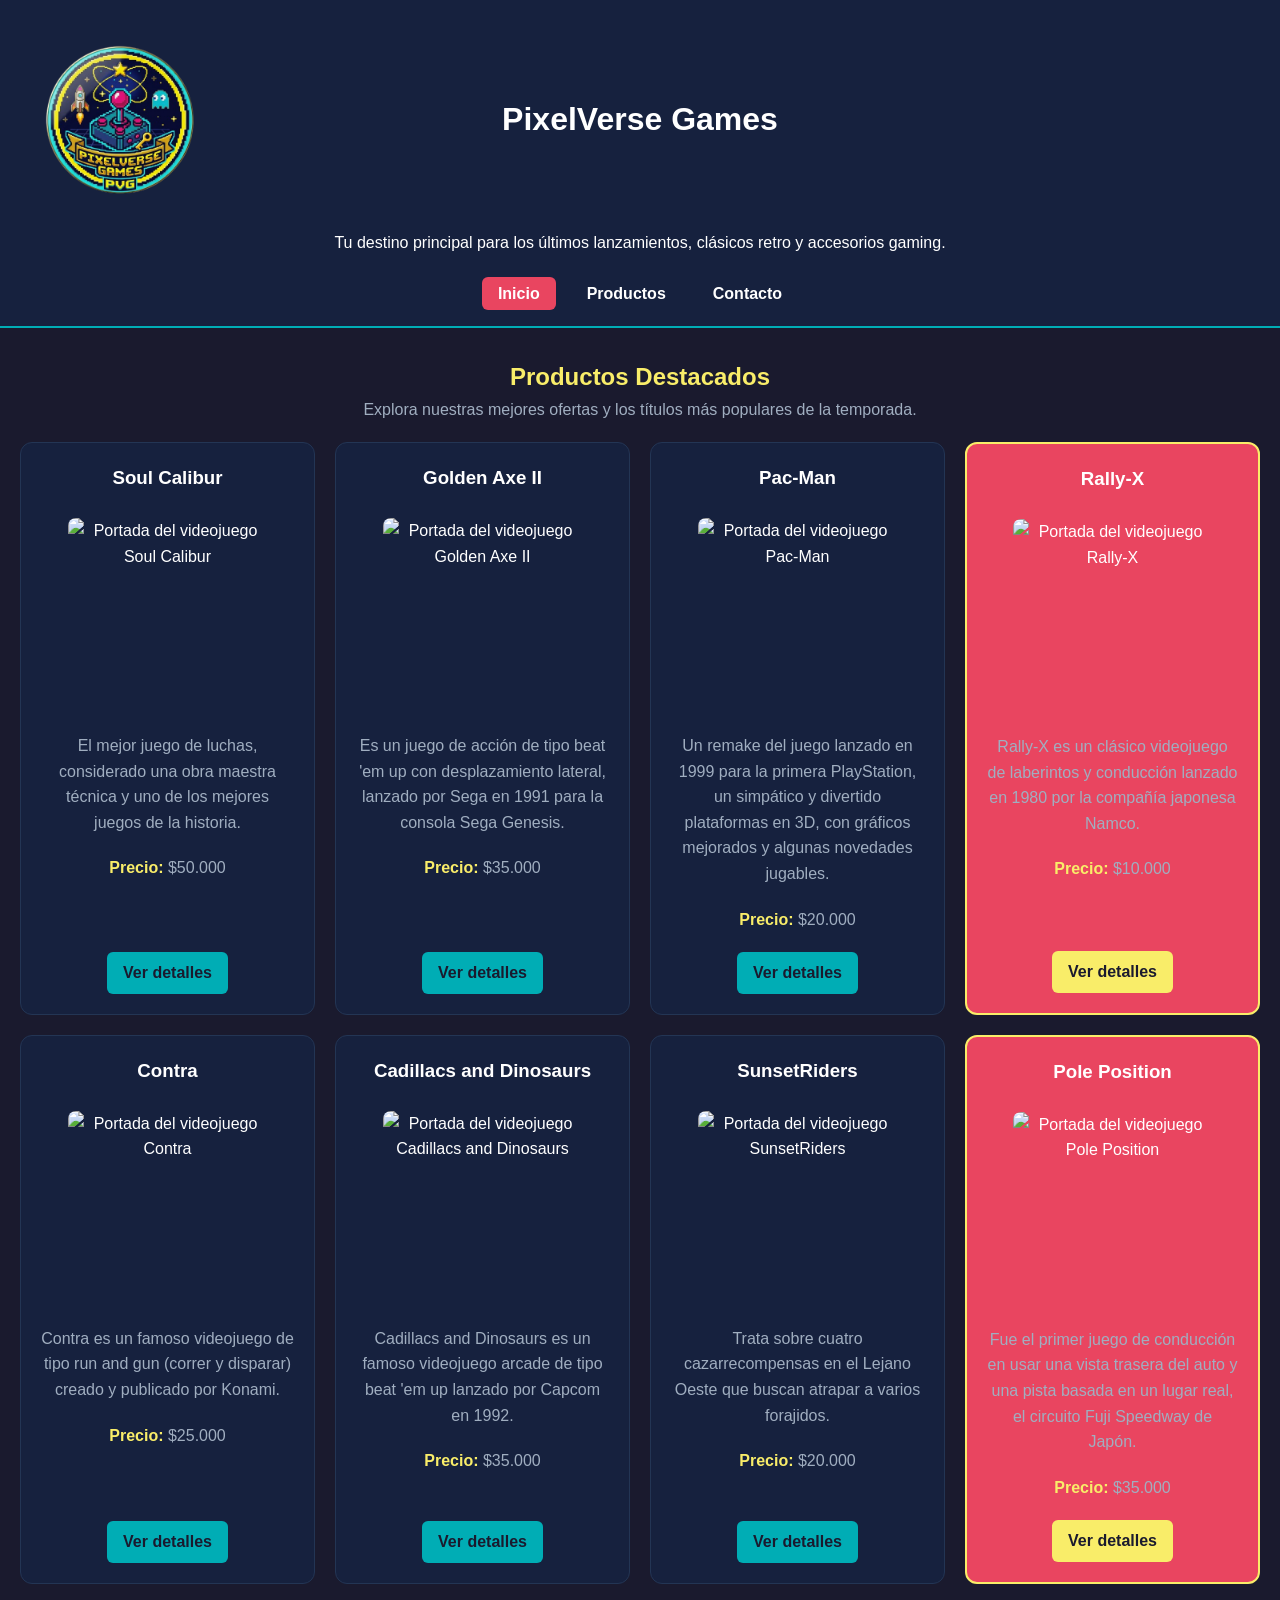
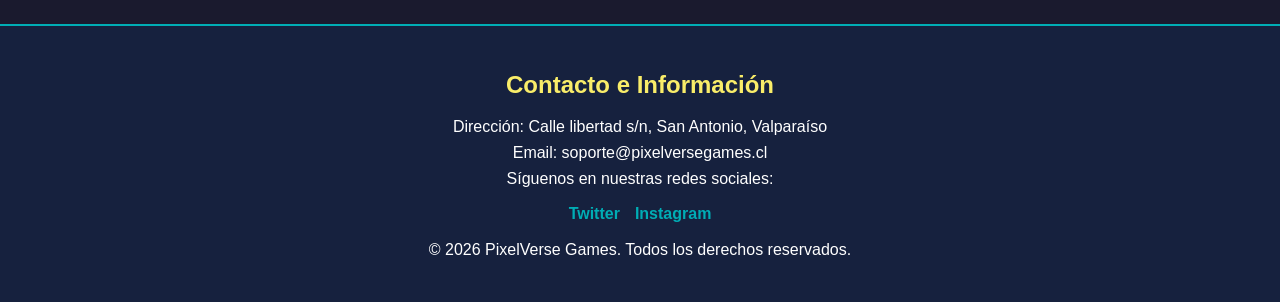
==== index.html @ 11fd41e5 "Entrega Semana 2 con css" ====
<!DOCTYPE html>
<!-- Define el tipo de documento como HTML5 -->
<html lang="es-CL">
<!-- Comienza el documento HTML y especifica el idioma como español -->
<head>
  <meta charset="UTF-8">
  <!-- Establece la codificación de caracteres a UTF-8 -->
  <meta name="viewport" content="width=device-width, initial-scale=1.0">
  <!-- Configura el viewport para que la página sea responsiva -->
  <title>PixelVerse Games - Tu Tienda de Videojuegos</title>
  <!-- Enlace a la hoja de estilos externa -->
  <link rel="stylesheet" href="css/style.css">   
</head>
<body>

  <!-- cabecera principal -->
  <header>
    <img src="images/logo.png" alt="Logotipo de PixelVerse Games" width="200">
    <h1>PixelVerse Games</h1>

    <p>Tu destino principal para los últimos lanzamientos, clásicos retro y accesorios gaming.</p>

    <!-- seccion de menu de navegacion -->
    <nav class="menu-navegacion">
      <ul class="menu-lista">
        <li><a href="#inicio" class="menu-enlace activo">Inicio</a></li>
        <li><a href="#productos" class="menu-enlace">Productos</a></li>
        <li><a href="#contacto" class="menu-enlace">Contacto</a></li>
      </ul>
    </nav>
  </header>

  <!-- Contenido principal -->
  <main>
    <!-- id productos -->
    <section id="productos">
      <h2>Productos Destacados</h2>
      <p>Explora nuestras mejores ofertas y los títulos más populares de la temporada.</p>
      <div>
           <!-- lista de juegos en tarjetas -->
        <ul>
          <li>
            <article class="tarjeta">
              <h3 class="tarjeta-titulo">Soul Calibur</h3>
              <img src="https://coverproject.sfo2.cdn.digitaloceanspaces.com/dreamcast/dc_soulcalibur_front_thumb.jpg" alt="Portada del videojuego Soul Calibur" class="tarjeta-imagen">
              <p class="tarjeta-descripcion">El mejor juego de luchas, considerado una obra maestra técnica y uno de los mejores juegos de la historia.</p>
              <p class="tarjeta-precio"><strong>Precio:</strong> $50.000</p>
              <a href="#comprar" class="btn-detalles">Ver detalles</a>
            </article>
          </li>
          <li>
            <article class="tarjeta">
              <h3 class="tarjeta-titulo">Golden Axe II</h3>
              <img src="https://coverproject.sfo2.cdn.digitaloceanspaces.com/genesis/genesis_goldenaxe2_label_thumb.jpg" alt="Portada del videojuego Golden Axe II" class="tarjeta-imagen">
              <p class="tarjeta-descripcion">Es un juego de acción de tipo beat 'em up con desplazamiento lateral, lanzado por Sega en 1991 para la consola Sega Genesis.</p>
              <p class="tarjeta-precio"><strong>Precio:</strong> $35.000</p>
              <a href="#comprar" class="btn-detalles">Ver detalles</a>
            </article>
          </li>
          <li>
            <article class="tarjeta">
              <h3 class="tarjeta-titulo">Pac-Man</h3>
              <img src="https://media.vandal.net/m/121770/pacman-world-repac-20228271141525_1.jpg" alt="Portada del videojuego Pac-Man" class="tarjeta-imagen">
              <p class="tarjeta-descripcion">Un remake del juego lanzado en 1999 para la primera PlayStation, un simpático y divertido plataformas en 3D, con gráficos mejorados y algunas novedades jugables.</p>
              <p class="tarjeta-precio"><strong>Precio:</strong> $20.000</p>
              <a href="#comprar" class="btn-detalles">Ver detalles</a>
            </article>
          </li>
          <li>
            <article class="tarjeta">
              <h3 class="tarjeta-titulo">Rally-X</h3>
              <img src="https://static.wikia.nocookie.net/gamia_gamepedia_en/images/b/b8/Rallyx2.png" alt="Portada del videojuego Rally-X" class="tarjeta-imagen">
              <p class="tarjeta-descripcion">Rally-X es un clásico videojuego de laberintos y conducción lanzado en 1980 por la compañía japonesa Namco.</p>
              <p class="tarjeta-precio"><strong>Precio:</strong> $10.000</p>
              <a href="#comprar" class="btn-detalles">Ver detalles</a>
            </article>
          </li>
          <li>
            <article class="tarjeta">
              <h3 class="tarjeta-titulo">Contra</h3>
              <img src="https://static.wikia.nocookie.net/contra/images/2/25/Contra_%28US%29.png/revision/latest?cb=20170112013238&amp;path-prefix=es" alt="Portada del videojuego Contra" class="tarjeta-imagen">
              <p class="tarjeta-descripcion">Contra es un famoso videojuego de tipo run and gun (correr y disparar) creado y publicado por Konami.</p>
              <p class="tarjeta-precio"><strong>Precio:</strong> $25.000</p>
              <a href="#comprar" class="btn-detalles">Ver detalles</a>
            </article>
          </li>
          <li>
            <article class="tarjeta">
              <h3 class="tarjeta-titulo">Cadillacs and Dinosaurs</h3>
              <img src="https://i.pinimg.com/736x/4e/d2/13/4ed213d617eea5859ba7112db4970f23.jpg" alt="Portada del videojuego Cadillacs and Dinosaurs" class="tarjeta-imagen">
              <p class="tarjeta-descripcion">Cadillacs and Dinosaurs es un famoso videojuego arcade de tipo beat 'em up lanzado por Capcom en 1992.</p>
              <p class="tarjeta-precio"><strong>Precio:</strong> $35.000</p>
              <a href="#comprar" class="btn-detalles">Ver detalles</a>
            </article>
          </li>
          <li>
            <article class="tarjeta">
              <h3 class="tarjeta-titulo">SunsetRiders</h3>
              <img src="https://www.grislet.com.ar/wp-content/uploads/2019/09/SunsetRidersPortada.jpg" alt="Portada del videojuego SunsetRiders" class="tarjeta-imagen">
              <p class="tarjeta-descripcion">Trata sobre cuatro cazarrecompensas en el Lejano Oeste que buscan atrapar a varios forajidos.</p>
              <p class="tarjeta-precio"><strong>Precio:</strong> $20.000</p>
              <a href="#comprar" class="btn-detalles">Ver detalles</a>
            </article>
          </li>
          <li>
            <article class="tarjeta">
              <h3 class="tarjeta-titulo">Pole Position</h3>
              <img src="https://www.arcadearchives.com/wp/wp-content/uploads/2024/12/aca-n483jcie-ss01.png" alt="Portada del videojuego Pole Position" class="tarjeta-imagen">
              <p class="tarjeta-descripcion">Fue el primer juego de conducción en usar una vista trasera del auto y una pista basada en un lugar real, el circuito Fuji Speedway de Japón.</p>
              <p class="tarjeta-precio"><strong>Precio:</strong> $35.000</p>
              <a href="#comprar" class="btn-detalles">Ver detalles</a>
            </article>
          </li>
        </ul>
      </div>
    </section>
  </main>

  <!-- pie de pagina -->
  <footer class="pie-pagina">
    <div class="footer-contenido">
      <!-- id #contacto -->
      <section id="contacto" class="seccion-contacto">
        <h2 class="titulo-footer">Contacto e Información</h2>
        <p>Dirección: Calle libertad s/n, San Antonio, Valparaíso</p>
        <p>Email: soporte@pixelversegames.cl</p>
        <nav class="redes-sociales">
          <p>Síguenos en nuestras redes sociales:</p>
          <ul class="redes-lista">
            <li><a href="https://twitter.com" target="_blank" rel="noopener" class="red-enlace">Twitter</a></li>
            <li><a href="https://instagram.com" target="_blank" rel="noopener" class="red-enlace">Instagram</a></li>
          </ul>
        </nav>
        <p class="copyright">&copy; 2026 PixelVerse Games. Todos los derechos reservados.</p>
      </section>
    </div>
  </footer>

</body>
</html>
---- css/style.css ----
/* 1. PALETA DE COLORES SACADOS DE https://www.media.io/es/color-palette/gaming-color-palette.html EJEMPLO 15*/
:root {
  --bg-principal:   #1A1A2E;  /* fondo oscuro general */
  --bg-tarjeta:     #16213E;  /* fondo para contenedores (header, tarjetas, footer) */
  --acento-rojo:    #E94560;  /* rojo para destacar */
  --acento-cian:    #00ADB5;  /* cian para links y botones */
  --texto-amarillo: #F9ED69;  /* amarillo para titulos y precios */
  --texto-blanco:   #FFFFFF;  /* blanco para lectura */
}

/* 2. RESET GLOBAL */
* {
  box-sizing: border-box;
  margin: 0;
  padding: 0;
}

body {
  background-color: var(--bg-principal);
  color: var(--texto-blanco);
  font-family: 'Segoe UI', sans-serif;
  font-size: 16px;
  line-height: 1.6;
  max-width: 1280px; 
  margin: 0 auto;
}

/* 3. HEADER */
header {
  background-color: var(--bg-tarjeta);
  border-bottom: 2px solid var(--acento-cian);
  padding: 20px;
  display: grid;
  grid-template-columns: 1fr 1fr 1fr; 
  align-items: center; 
}
/* SEPARACION DEL HEADER EN 3 COLUMNAS */
/* el logo ocupa la columna izquierda */
header img {
  grid-column: 1;
  justify-self: start; 
}

/* el titulo ocupa la columna del centro */
header h1 {
  grid-column: 2;
  text-align: center;
  color: var(--texto-blanco);
}

/* la tercera columna queda vacia */
/* el subtitulo y el menu see expanden a traves de las 3 columnas */
header p, 
header nav {
  grid-column: 1 / -1; 
  text-align: center;
  margin-top: 10px;
}
/* cambia la orientacion de la lista de forma horizontal */
.menu-lista {
  list-style: none;         
  display: flex;            
  justify-content: center;  
  gap: 15px;                
  margin-top: 15px;
}
/* formateado de los links */
.menu-enlace {
  text-decoration: none;             /* elimina el subrayado de los links */
  color: var(--texto-blanco);        /* color de texto */
  font-weight: bold;                 /* texto en negrita */
  padding: 8px 16px;                 /* Le da relleno interior en forma de boton */
  border-radius: 6px;                /* redondea las esquinas del boton */
  transition: background-color 0.3s; /* efecto de transicion */
}
/* efecto al pasar el puntero resalta en cian y cambia el color del texto */
.menu-enlace:hover {
  background-color: var(--acento-cian);
  color: var(--bg-principal);
}
/* boton activo de color rojo */
.menu-enlace.activo {
  background-color: var(--acento-rojo);
  color: var(--texto-blanco);
}

/* 4. PRODUCTOS */
/* selector por id #productos */
/* titulo de la seccion en color amarillo y centrado */
#productos h2 {
  color: var(--texto-amarillo);
  text-align: center;
  margin-top: 30px;
}

/* el texto de los parrafos de la descripcion son de color gris */
#productos p {
  text-align: center;
  color: #a0aec0;
  margin-bottom: 20px;
}

/* grilla responsiva para los productos, organiza las tarjetas en columnas */
main section div ul {
  list-style: none;
  display: grid;
  grid-template-columns: repeat(auto-fit, minmax(250px, 1fr));
  gap: 20px;
  padding: 0 20px;
}

/* 5. TARJETAS */
/* estructura de las tarjetas */
.tarjeta {
  background-color: var(--bg-tarjeta);
  border-radius: 12px;       
  padding: 20px;
  text-align: center;
  border: 1px solid #233554;
  display: flex;
  flex-direction: column;
  align-items: center;
  height: 100%;
}

/* estandariza el tamaño de las imagenes de los juegos sin distorcionarlas*/
.tarjeta-imagen {
  width: 200px;              
  height: 200px;             
  object-fit: cover;         
  object-position: center;  
  border-radius: 8px;        
  margin: 15px 0;
}

/* titulo de la tarjeta en color blanco */
.tarjeta-titulo {
  color: var(--texto-blanco);
  margin-bottom: 10px;
}

/* color del texto precio */
.tarjeta-precio strong {
  color: var(--texto-amarillo);
}

/* boton ver detalles al pie de la tarjeta con color cian */
.btn-detalles {
  display: inline-block;
  margin-top: auto;          
  background-color: var(--acento-cian);
  color: var(--bg-principal);
  padding: 8px 16px;
  border-radius: 6px;
  text-decoration: none;
  font-weight: bold;
}

/* selecciona cada 4 tarjetas y le da un diseño diferente */
main section div ul > li:nth-child(4n) .tarjeta {
  background-color: var(--acento-rojo);
  border: 2px solid var(--texto-amarillo);
}

/* cambia el formato del boton para resaltar en el formato especial de la tarjeta diferente */
main section div ul > li:nth-child(4n) .btn-detalles {
  background-color: var(--texto-amarillo);
  color: var(--bg-principal);
}

/* 6. FOOTER Y CONTACTO */
/* selector por id #contacto */
#contacto {
  padding: 10px;
}

/* estilo contenedor del footer con borde superior cian */
.pie-pagina {
  background-color: var(--bg-tarjeta);
  border-top: 2px solid var(--acento-cian);
  margin-top: 40px;
  padding: 30px 20px;
  text-align: center;
}

/* formato del titulo de la seccion del footer */
.titulo-footer {
  color: var(--texto-amarillo);
  margin-bottom: 10px;
}

/* lista horizontal de las redes sociales */
.redes-lista {
  list-style: none;
  display: flex;
  justify-content: center;
  gap: 15px;
  margin: 10px 0;
}

/* estilos para los enlaces de las redes sociales*/
.red-enlace {
  color: var(--acento-cian);
  text-decoration: none;
  font-weight: bold;
}
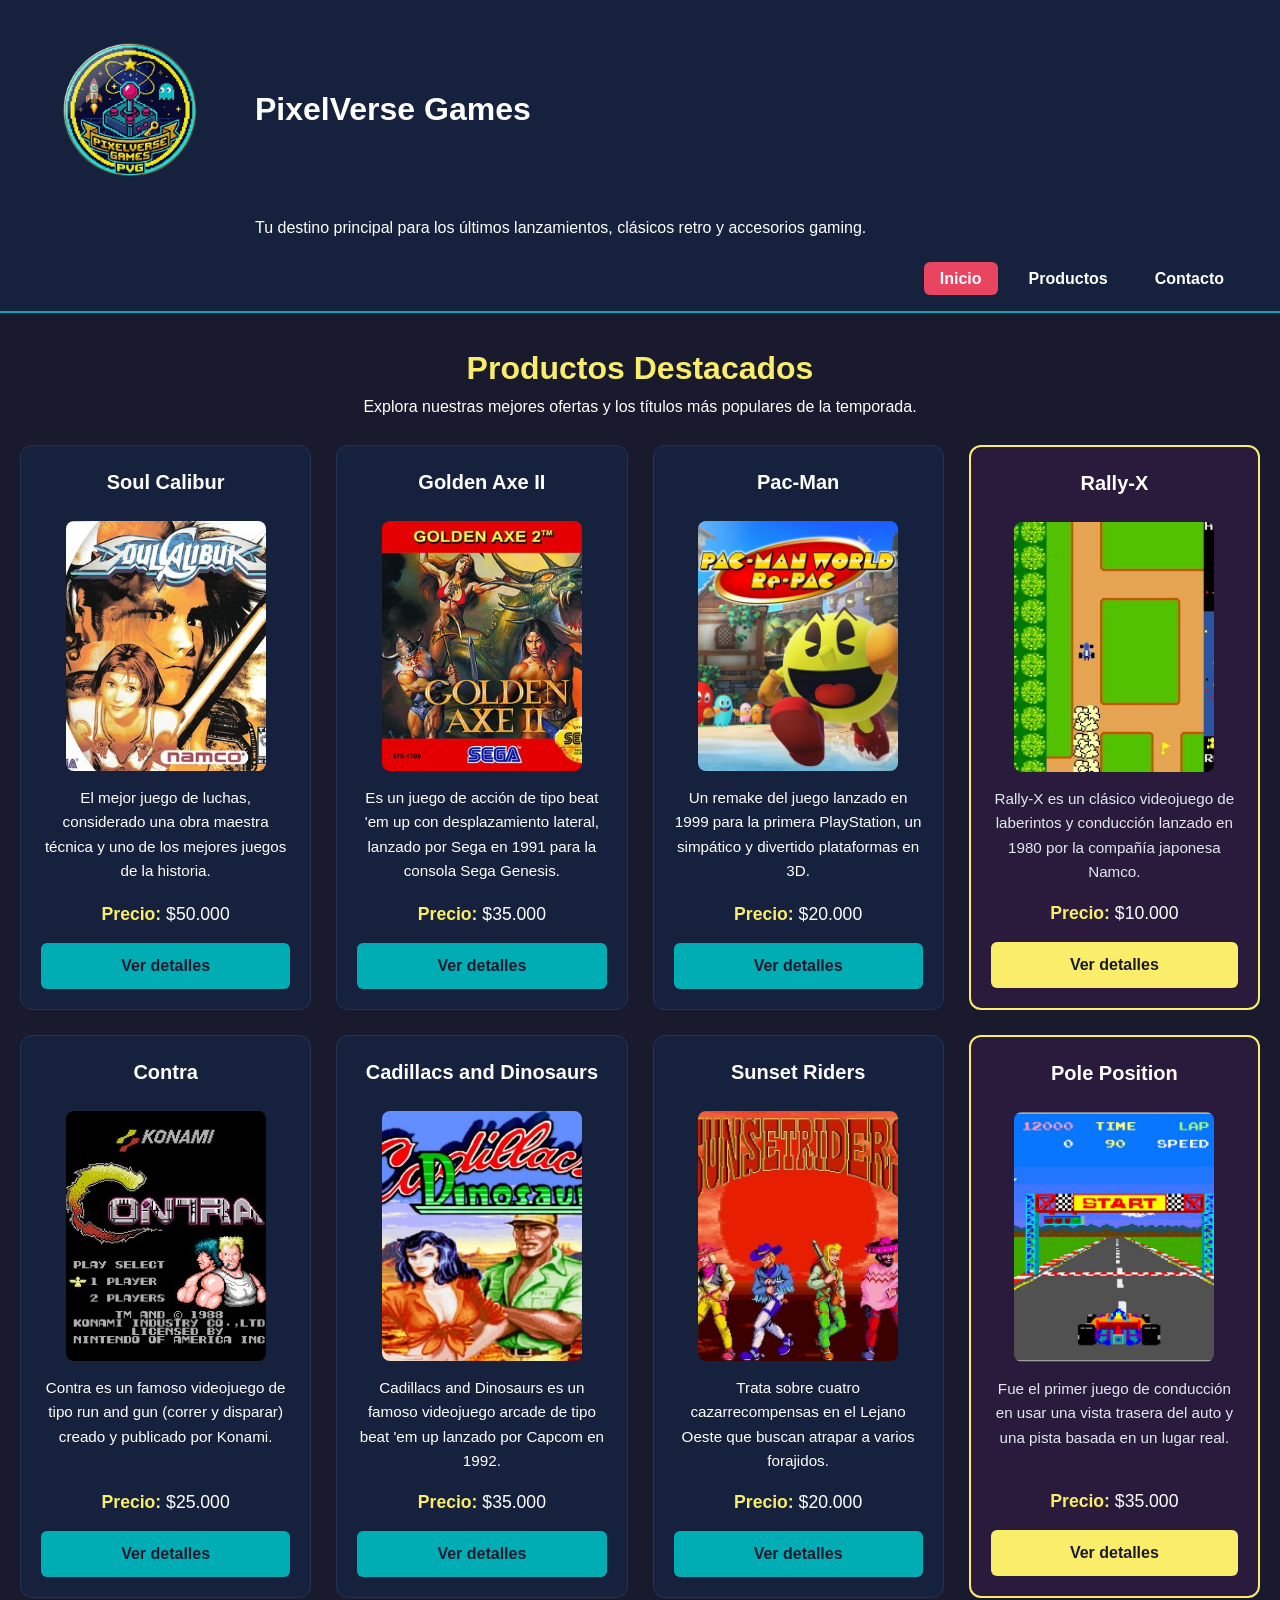
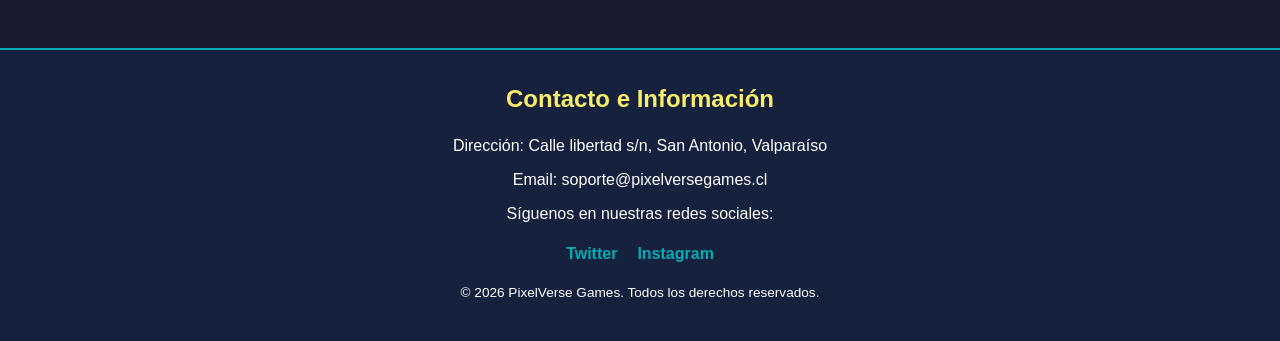
==== commit 7190d08a: "Entrega Sumativa Semana 3 - Construyendo mi primer sitio web bsico" ====
--- a/index.html
+++ b/index.html
@@ -1,26 +1,18 @@
 <!DOCTYPE html>
-<!-- Define el tipo de documento como HTML5 -->
 <html lang="es-CL">
-<!-- Comienza el documento HTML y especifica el idioma como español -->
 <head>
   <meta charset="UTF-8">
-  <!-- Establece la codificación de caracteres a UTF-8 -->
   <meta name="viewport" content="width=device-width, initial-scale=1.0">
-  <!-- Configura el viewport para que la página sea responsiva -->
   <title>PixelVerse Games - Tu Tienda de Videojuegos</title>
-  <!-- Enlace a la hoja de estilos externa -->
   <link rel="stylesheet" href="css/style.css">   
 </head>
 <body>
 
-  <!-- cabecera principal -->
-  <header>
-    <img src="images/logo.png" alt="Logotipo de PixelVerse Games" width="200">
+  <header id="inicio">
+    <img src="images/logo.png" alt="Logotipo de PixelVerse Games" class="logo">
     <h1>PixelVerse Games</h1>
+    <p class="header-subtitulo">Tu destino principal para los últimos lanzamientos, clásicos retro y accesorios gaming.</p>
 
-    <p>Tu destino principal para los últimos lanzamientos, clásicos retro y accesorios gaming.</p>
-
-    <!-- seccion de menu de navegacion -->
     <nav class="menu-navegacion">
       <ul class="menu-lista">
         <li><a href="#inicio" class="menu-enlace activo">Inicio</a></li>
@@ -30,19 +22,16 @@
     </nav>
   </header>
 
-  <!-- Contenido principal -->
   <main>
-    <!-- id productos -->
     <section id="productos">
       <h2>Productos Destacados</h2>
-      <p>Explora nuestras mejores ofertas y los títulos más populares de la temporada.</p>
-      <div>
-           <!-- lista de juegos en tarjetas -->
-        <ul>
+      <p class="seccion-descripcion">Explora nuestras mejores ofertas y los títulos más populares de la temporada.</p>
+      <div class="contenedor-grid">
+        <ul class="productos-lista">
           <li>
             <article class="tarjeta">
               <h3 class="tarjeta-titulo">Soul Calibur</h3>
-              <img src="https://coverproject.sfo2.cdn.digitaloceanspaces.com/dreamcast/dc_soulcalibur_front_thumb.jpg" alt="Portada del videojuego Soul Calibur" class="tarjeta-imagen">
+              <img src="images/soul-calibur.jpg" alt="Portada del videojuego Soul Calibur" class="tarjeta-imagen">
               <p class="tarjeta-descripcion">El mejor juego de luchas, considerado una obra maestra técnica y uno de los mejores juegos de la historia.</p>
               <p class="tarjeta-precio"><strong>Precio:</strong> $50.000</p>
               <a href="#comprar" class="btn-detalles">Ver detalles</a>
@@ -51,7 +40,7 @@
           <li>
             <article class="tarjeta">
               <h3 class="tarjeta-titulo">Golden Axe II</h3>
-              <img src="https://coverproject.sfo2.cdn.digitaloceanspaces.com/genesis/genesis_goldenaxe2_label_thumb.jpg" alt="Portada del videojuego Golden Axe II" class="tarjeta-imagen">
+              <img src="images/golden-axe.jpg" alt="Portada del videojuego Golden Axe II" class="tarjeta-imagen">
               <p class="tarjeta-descripcion">Es un juego de acción de tipo beat 'em up con desplazamiento lateral, lanzado por Sega en 1991 para la consola Sega Genesis.</p>
               <p class="tarjeta-precio"><strong>Precio:</strong> $35.000</p>
               <a href="#comprar" class="btn-detalles">Ver detalles</a>
@@ -60,8 +49,8 @@
           <li>
             <article class="tarjeta">
               <h3 class="tarjeta-titulo">Pac-Man</h3>
-              <img src="https://media.vandal.net/m/121770/pacman-world-repac-20228271141525_1.jpg" alt="Portada del videojuego Pac-Man" class="tarjeta-imagen">
-              <p class="tarjeta-descripcion">Un remake del juego lanzado en 1999 para la primera PlayStation, un simpático y divertido plataformas en 3D, con gráficos mejorados y algunas novedades jugables.</p>
+              <img src="images/pac-man.jpg" alt="Portada del videojuego Pac-Man" class="tarjeta-imagen">
+              <p class="tarjeta-descripcion">Un remake del juego lanzado en 1999 para la primera PlayStation, un simpático y divertido plataformas en 3D.</p>
               <p class="tarjeta-precio"><strong>Precio:</strong> $20.000</p>
               <a href="#comprar" class="btn-detalles">Ver detalles</a>
             </article>
@@ -69,7 +58,7 @@
           <li>
             <article class="tarjeta">
               <h3 class="tarjeta-titulo">Rally-X</h3>
-              <img src="https://static.wikia.nocookie.net/gamia_gamepedia_en/images/b/b8/Rallyx2.png" alt="Portada del videojuego Rally-X" class="tarjeta-imagen">
+              <img src="images/rally-x.jpg" alt="Portada del videojuego Rally-X" class="tarjeta-imagen">
               <p class="tarjeta-descripcion">Rally-X es un clásico videojuego de laberintos y conducción lanzado en 1980 por la compañía japonesa Namco.</p>
               <p class="tarjeta-precio"><strong>Precio:</strong> $10.000</p>
               <a href="#comprar" class="btn-detalles">Ver detalles</a>
@@ -78,7 +67,7 @@
           <li>
             <article class="tarjeta">
               <h3 class="tarjeta-titulo">Contra</h3>
-              <img src="https://static.wikia.nocookie.net/contra/images/2/25/Contra_%28US%29.png/revision/latest?cb=20170112013238&amp;path-prefix=es" alt="Portada del videojuego Contra" class="tarjeta-imagen">
+              <img src="images/contra.jpg" alt="Portada del videojuego Contra" class="tarjeta-imagen">
               <p class="tarjeta-descripcion">Contra es un famoso videojuego de tipo run and gun (correr y disparar) creado y publicado por Konami.</p>
               <p class="tarjeta-precio"><strong>Precio:</strong> $25.000</p>
               <a href="#comprar" class="btn-detalles">Ver detalles</a>
@@ -87,7 +76,7 @@
           <li>
             <article class="tarjeta">
               <h3 class="tarjeta-titulo">Cadillacs and Dinosaurs</h3>
-              <img src="https://i.pinimg.com/736x/4e/d2/13/4ed213d617eea5859ba7112db4970f23.jpg" alt="Portada del videojuego Cadillacs and Dinosaurs" class="tarjeta-imagen">
+              <img src="images/cadillacs-dinosaurs.jpg" alt="Portada del videojuego Cadillacs and Dinosaurs" class="tarjeta-imagen">
               <p class="tarjeta-descripcion">Cadillacs and Dinosaurs es un famoso videojuego arcade de tipo beat 'em up lanzado por Capcom en 1992.</p>
               <p class="tarjeta-precio"><strong>Precio:</strong> $35.000</p>
               <a href="#comprar" class="btn-detalles">Ver detalles</a>
@@ -95,8 +84,8 @@
           </li>
           <li>
             <article class="tarjeta">
-              <h3 class="tarjeta-titulo">SunsetRiders</h3>
-              <img src="https://www.grislet.com.ar/wp-content/uploads/2019/09/SunsetRidersPortada.jpg" alt="Portada del videojuego SunsetRiders" class="tarjeta-imagen">
+              <h3 class="tarjeta-titulo">Sunset Riders</h3>
+              <img src="images/sunset-riders.jpg" alt="Portada del videojuego Sunset Riders" class="tarjeta-imagen">
               <p class="tarjeta-descripcion">Trata sobre cuatro cazarrecompensas en el Lejano Oeste que buscan atrapar a varios forajidos.</p>
               <p class="tarjeta-precio"><strong>Precio:</strong> $20.000</p>
               <a href="#comprar" class="btn-detalles">Ver detalles</a>
@@ -105,8 +94,8 @@
           <li>
             <article class="tarjeta">
               <h3 class="tarjeta-titulo">Pole Position</h3>
-              <img src="https://www.arcadearchives.com/wp/wp-content/uploads/2024/12/aca-n483jcie-ss01.png" alt="Portada del videojuego Pole Position" class="tarjeta-imagen">
-              <p class="tarjeta-descripcion">Fue el primer juego de conducción en usar una vista trasera del auto y una pista basada en un lugar real, el circuito Fuji Speedway de Japón.</p>
+              <img src="images/pole-position.jpg" alt="Portada del videojuego Pole Position" class="tarjeta-imagen">
+              <p class="tarjeta-descripcion">Fue el primer juego de conducción en usar una vista trasera del auto y una pista basada en un lugar real.</p>
               <p class="tarjeta-precio"><strong>Precio:</strong> $35.000</p>
               <a href="#comprar" class="btn-detalles">Ver detalles</a>
             </article>
@@ -116,10 +105,8 @@
     </section>
   </main>
 
-  <!-- pie de pagina -->
   <footer class="pie-pagina">
     <div class="footer-contenido">
-      <!-- id #contacto -->
       <section id="contacto" class="seccion-contacto">
         <h2 class="titulo-footer">Contacto e Información</h2>
         <p>Dirección: Calle libertad s/n, San Antonio, Valparaíso</p>
--- a/css/style.css
+++ b/css/style.css
@@ -1,4 +1,5 @@
 /* 1. PALETA DE COLORES SACADOS DE https://www.media.io/es/color-palette/gaming-color-palette.html EJEMPLO 15*/
+
 :root {
   --bg-principal:   #1A1A2E;  /* fondo oscuro general */
   --bg-tarjeta:     #16213E;  /* fondo para contenedores (header, tarjetas, footer) */
@@ -8,7 +9,9 @@
   --texto-blanco:   #FFFFFF;  /* blanco para lectura */
 }
 
+
 /* 2. RESET GLOBAL */
+
 * {
   box-sizing: border-box;
   margin: 0;
@@ -18,102 +21,104 @@
 body {
   background-color: var(--bg-principal);
   color: var(--texto-blanco);
-  font-family: 'Segoe UI', sans-serif;
+  font-family: 'Segoe UI', Tahoma, Geneva, Verdana, sans-serif;
   font-size: 16px;
   line-height: 1.6;
-  max-width: 1280px; 
+  max-width: 1280px;
   margin: 0 auto;
 }
 
+
 /* 3. HEADER */
+
 header {
   background-color: var(--bg-tarjeta);
   border-bottom: 2px solid var(--acento-cian);
   padding: 20px;
-  display: grid;
-  grid-template-columns: 1fr 1fr 1fr; 
-  align-items: center; 
-}
-/* SEPARACION DEL HEADER EN 3 COLUMNAS */
-/* el logo ocupa la columna izquierda */
-header img {
-  grid-column: 1;
-  justify-self: start; 
-}
-
-/* el titulo ocupa la columna del centro */
+  display: flex;
+  flex-direction: column;
+  align-items: center;
+  gap: 15px;
+}
+
+.logo {
+  max-width: 180px;
+  height: auto;
+}
+
 header h1 {
-  grid-column: 2;
+  color: var(--texto-blanco);
   text-align: center;
-  color: var(--texto-blanco);
-}
-
-/* la tercera columna queda vacia */
-/* el subtitulo y el menu see expanden a traves de las 3 columnas */
-header p, 
-header nav {
-  grid-column: 1 / -1; 
-  text-align: center;
-  margin-top: 10px;
-}
-/* cambia la orientacion de la lista de forma horizontal */
+}
+
+.header-subtitulo {
+   color: var(--texto-secundario);
+   text-align: center;
+}
+
+
+/* 4. NAVEGACION */
+
 .menu-lista {
-  list-style: none;         
-  display: flex;            
-  justify-content: center;  
-  gap: 15px;                
-  margin-top: 15px;
-}
-/* formateado de los links */
+  list-style: none;
+  display: flex;
+  justify-content: center;
+  gap: 15px;
+  flex-wrap: wrap;
+}
+
 .menu-enlace {
-  text-decoration: none;             /* elimina el subrayado de los links */
-  color: var(--texto-blanco);        /* color de texto */
-  font-weight: bold;                 /* texto en negrita */
-  padding: 8px 16px;                 /* Le da relleno interior en forma de boton */
-  border-radius: 6px;                /* redondea las esquinas del boton */
-  transition: background-color 0.3s; /* efecto de transicion */
-}
+  text-decoration: none;       /* elimina el subrayado de los links */
+  color: var(--texto-blanco);  /* color de texto */
+  font-weight: bold;           /* texto en negrita */
+  padding: 8px 16px;           /* Le da relleno interior en forma de boton */
+  border-radius: 6px;          /* redondea las esquinas del boton */
+  transition: all 0.3s ease;   /* efecto de transicion */
+}
+
 /* efecto al pasar el puntero resalta en cian y cambia el color del texto */
 .menu-enlace:hover {
   background-color: var(--acento-cian);
   color: var(--bg-principal);
 }
+
 /* boton activo de color rojo */
 .menu-enlace.activo {
   background-color: var(--acento-rojo);
   color: var(--texto-blanco);
 }
 
-/* 4. PRODUCTOS */
+
+/* 5. SECCION PRODUCTOS */
 /* selector por id #productos */
 /* titulo de la seccion en color amarillo y centrado */
 #productos h2 {
   color: var(--texto-amarillo);
   text-align: center;
   margin-top: 30px;
-}
-
-/* el texto de los parrafos de la descripcion son de color gris */
-#productos p {
+  font-size: 2rem;
+}
+
+.seccion-descripcion {
   text-align: center;
-  color: #a0aec0;
-  margin-bottom: 20px;
-}
-
-/* grilla responsiva para los productos, organiza las tarjetas en columnas */
-main section div ul {
+  color: var(--texto-secundario);
+  margin-bottom: 25px;
+}
+
+.productos-lista {
   list-style: none;
   display: grid;
-  grid-template-columns: repeat(auto-fit, minmax(250px, 1fr));
-  gap: 20px;
+  grid-template-columns: repeat(auto-fit, minmax(260px, 1fr));
+  gap: 25px;
   padding: 0 20px;
 }
 
-/* 5. TARJETAS */
+
+/* 6. TARJETAS DE PRODUCTOS */
 /* estructura de las tarjetas */
 .tarjeta {
   background-color: var(--bg-tarjeta);
-  border-radius: 12px;       
+  border-radius: 12px;
   padding: 20px;
   text-align: center;
   border: 1px solid #233554;
@@ -121,22 +126,43 @@
   flex-direction: column;
   align-items: center;
   height: 100%;
+  transition: transform 0.3s ease, box-shadow 0.3s ease;
+}
+
+.tarjeta:hover {
+  transform: translateY(-5px);
+  box-shadow: 0 10px 20px rgba(0, 173, 181, 0.2);
 }
 
 /* estandariza el tamaño de las imagenes de los juegos sin distorcionarlas*/
 .tarjeta-imagen {
-  width: 200px;              
-  height: 200px;             
-  object-fit: cover;         
-  object-position: center;  
-  border-radius: 8px;        
+  width: 100%;
+  max-width: 200px;
+  aspect-ratio: 4 / 5;
+  height: auto;
+  object-fit: cover;
+  object-position: center;
+  border-radius: 8px;
   margin: 15px 0;
 }
 
 /* titulo de la tarjeta en color blanco */
 .tarjeta-titulo {
   color: var(--texto-blanco);
-  margin-bottom: 10px;
+  font-size: 1.25rem;
+  margin-bottom: 8px;
+}
+
+.tarjeta-descripcion {
+  color: var(--texto-secundario);
+  font-size: 0.95rem;
+  margin-bottom: 15px;
+  flex-grow: 1;
+}
+
+.tarjeta-precio {
+  font-size: 1.1rem;
+  margin-bottom: 15px;
 }
 
 /* color del texto precio */
@@ -144,63 +170,263 @@
   color: var(--texto-amarillo);
 }
 
+
+/* 7. BOTÓN DE DETALLES */
 /* boton ver detalles al pie de la tarjeta con color cian */
 .btn-detalles {
   display: inline-block;
-  margin-top: auto;          
   background-color: var(--acento-cian);
   color: var(--bg-principal);
-  padding: 8px 16px;
+  padding: 10px 20px;
   border-radius: 6px;
   text-decoration: none;
   font-weight: bold;
-}
-
+  transition: background-color 0.3s ease;
+  width: 100%;
+}
+
+.btn-detalles:hover {
+  background-color: #00868c;
+  color: var(--texto-blanco);
+}
+
+
+/* 8. DESTACADO ESPECIAL CON NTH-CHILD */
 /* selecciona cada 4 tarjetas y le da un diseño diferente */
-main section div ul > li:nth-child(4n) .tarjeta {
-  background-color: var(--acento-rojo);
+.productos-lista > li:nth-child(4n) .tarjeta {
+  background-color: #2a1b3d;
   border: 2px solid var(--texto-amarillo);
 }
 
-/* cambia el formato del boton para resaltar en el formato especial de la tarjeta diferente */
-main section div ul > li:nth-child(4n) .btn-detalles {
+.productos-lista > li:nth-child(4n) .tarjeta-descripcion {
+  color: #e2e8f0;
+}
+
+.productos-lista > li:nth-child(4n) .btn-detalles {
   background-color: var(--texto-amarillo);
   color: var(--bg-principal);
 }
 
-/* 6. FOOTER Y CONTACTO */
-/* selector por id #contacto */
-#contacto {
-  padding: 10px;
-}
-
-/* estilo contenedor del footer con borde superior cian */
+.productos-lista > li:nth-child(4n) .btn-detalles:hover {
+  background-color: #d4c747;
+}
+
+
+/* 9. FOOTER Y CONTACTO */
+
 .pie-pagina {
   background-color: var(--bg-tarjeta);
   border-top: 2px solid var(--acento-cian);
-  margin-top: 40px;
+  margin-top: 50px;
   padding: 30px 20px;
   text-align: center;
 }
 
-/* formato del titulo de la seccion del footer */
+.footer-contenido {
+  display: flex;
+  justify-content: center;
+}
+
+.seccion-contacto {
+  width: 100%;
+  max-width: 700px;
+}
+
+.seccion-contacto p {
+  margin-bottom: 8px;
+  color: var(--texto-secundario);
+}
+
 .titulo-footer {
   color: var(--texto-amarillo);
-  margin-bottom: 10px;
-}
-
-/* lista horizontal de las redes sociales */
+  margin-bottom: 15px;
+}
+
 .redes-lista {
   list-style: none;
   display: flex;
   justify-content: center;
-  gap: 15px;
-  margin: 10px 0;
-}
-
-/* estilos para los enlaces de las redes sociales*/
+  gap: 20px;
+  margin: 15px 0;
+}
+
 .red-enlace {
   color: var(--acento-cian);
   text-decoration: none;
   font-weight: bold;
+  transition: color 0.2s ease;
+}
+
+.red-enlace:hover {
+  color: var(--texto-amarillo);
+}
+
+.copyright {
+  font-size: 0.85rem;
+  margin-top: 15px;
+}
+
+
+/* 10. DISEÑO RESPONSIVO */
+/* moviles hasta 500px */
+
+@media (max-width: 500px) {
+
+  body {
+    font-size: 15px;
+  }
+
+  header {
+    padding: 20px;
+  }
+
+  .logo {
+    max-width: 140px;
+  }
+
+  header h1 {
+    font-size: 1.8rem;
+  }
+
+  .header-subtitulo {
+    font-size: 0.95rem;
+  }
+
+  .menu-lista {
+    flex-direction: column;
+    align-items: center;
+    gap: 8px;
+  }
+
+  .menu-enlace {
+    display: block;
+    width: 180px;
+    text-align: center;
+  }
+
+  #productos h2 {
+    font-size: 1.7rem;
+    margin-top: 25px;
+  }
+
+  .seccion-descripcion {
+    font-size: 0.95rem;
+  }
+
+  .productos-lista {
+    grid-template-columns: 1fr;
+    gap: 20px;
+    padding: 0 20px;
+  }
+
+  .tarjeta {
+    padding: 20px;
+  }
+
+  .tarjeta-imagen {
+    max-width: 180px;
+  }
+
+  .btn-detalles {
+    width: 100%;
+  }
+
+  .pie-pagina {
+    padding: 30px 20px;
+  }
+
+  .redes-lista {
+    flex-direction: column;
+    align-items: center;
+    gap: 10px;
+  }
+}
+
+
+/* tablets desde 501px hasta 768px */
+
+@media (min-width: 501px) and (max-width: 768px) {
+
+  header {
+    padding: 20px;
+  }
+
+  .logo {
+    max-width: 160px;
+  }
+
+  header h1 {
+    font-size: 2rem;
+  }
+
+  .header-subtitulo {
+    max-width: 600px;
+  }
+
+  .menu-lista {
+    justify-content: center;
+  }
+
+  #productos h2 {
+    font-size: 1.9rem;
+  }
+
+  .productos-lista {
+    grid-template-columns: repeat(2, 1fr);
+    gap: 20px;
+    padding: 0 20px;
+  }
+
+  .tarjeta {
+    padding: 20px;
+  }
+
+  .tarjeta-imagen {
+    max-width: 180px;
+  }
+
+  .pie-pagina {
+    padding: 30px 20px;
+  }
+}
+
+
+/* escritorio desde 769px */
+
+@media (min-width: 769px) {
+
+  header {
+    display: grid;
+    grid-template-columns: auto 1fr;
+    align-items: center;
+    padding: 20px 40px;
+  }
+
+  .logo {
+    grid-column: 1;
+    margin-right: 20px;
+  }
+
+  header h1 {
+    grid-column: 2;
+    text-align: left;
+  }
+
+  .header-subtitulo {
+    grid-column: 2;
+    text-align: left;
+  }
+
+  .menu-navegacion {
+    grid-column: 1 / -1;
+    margin-top: 10px;
+  }
+
+  .menu-lista {
+    justify-content: flex-end;
+  }
+
+  .productos-lista {
+    grid-template-columns: repeat(auto-fit, minmax(260px, 1fr));
+  }
 }
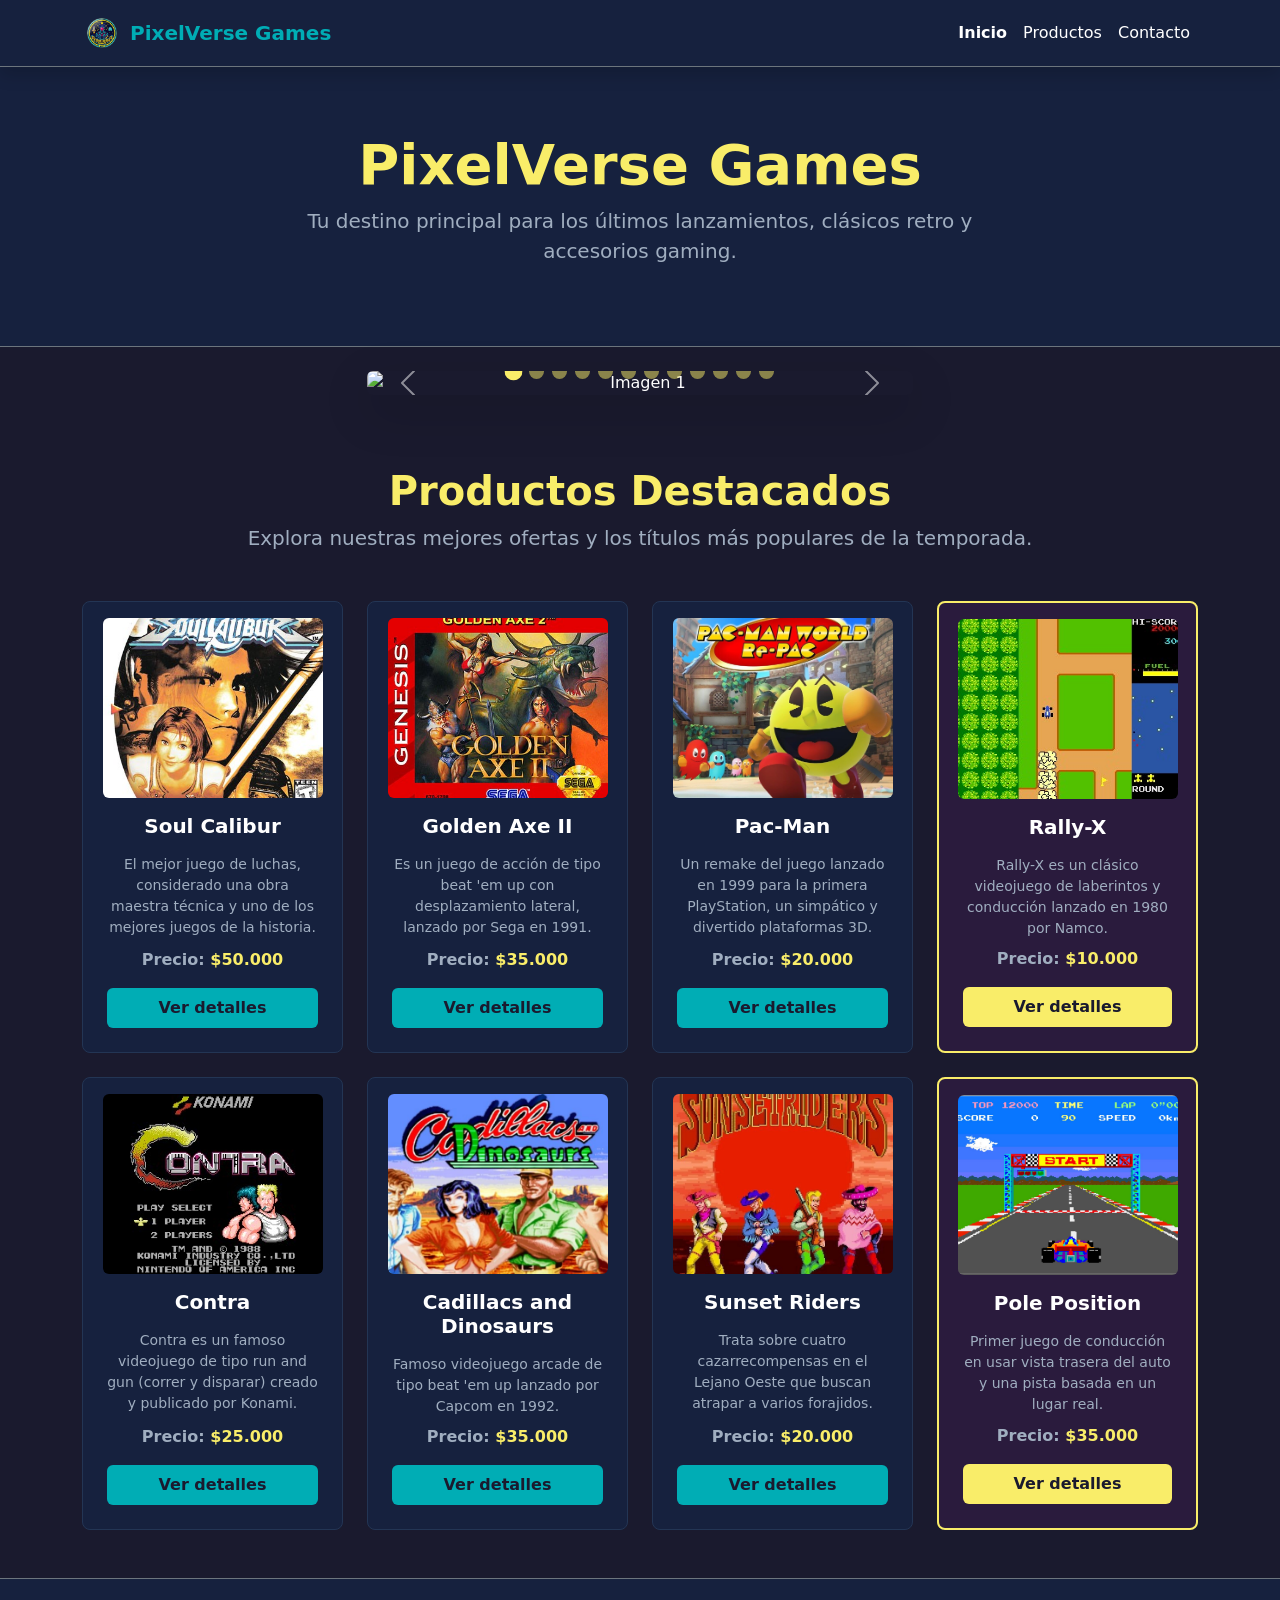
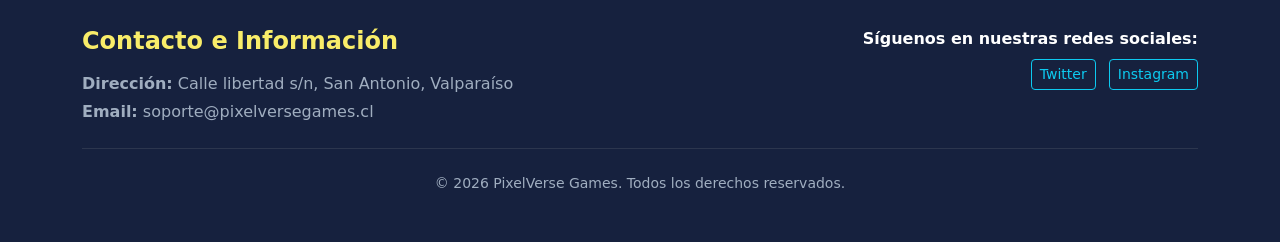
==== commit 10e959c5: "Entrega Sumativa Semana 4 carousel y bootstrap" ====
--- a/index.html
+++ b/index.html
@@ -4,124 +4,299 @@
   <meta charset="UTF-8">
   <meta name="viewport" content="width=device-width, initial-scale=1.0">
   <title>PixelVerse Games - Tu Tienda de Videojuegos</title>
-  <link rel="stylesheet" href="css/style.css">   
+  <!-- estilo bootstrap -->
+  <link rel="stylesheet" href="css/bootstrap.min.css">
+  <!-- estilo personal -->
+  <link rel="stylesheet" href="css/style.css">
+  <style>
+    /* cambia las lineas por circulos amarillos */
+    .carousel-indicators [data-bs-target] {
+      width: 15px !important;
+      height: 15px !important;
+      border-radius: 50% !important;
+      background-color: var(--texto-amarillo) !important;
+      border: none !important;
+      opacity: 0.5; /* opaca los botones inactivos */
+      margin: 0 4px; /* espacio entre los circulos */
+    }
+
+    /* circulo activo */
+    .carousel-indicators .active {
+      opacity: 1 !important;
+      transform: scale(1.2); /* agranda el circulo cuando esta activo */
+    }
+  </style>
 </head>
 <body>
 
+  <!-- encabezado y barra de navegacion -->
   <header id="inicio">
-    <img src="images/logo.png" alt="Logotipo de PixelVerse Games" class="logo">
-    <h1>PixelVerse Games</h1>
-    <p class="header-subtitulo">Tu destino principal para los últimos lanzamientos, clásicos retro y accesorios gaming.</p>
-
-    <nav class="menu-navegacion">
-      <ul class="menu-lista">
-        <li><a href="#inicio" class="menu-enlace activo">Inicio</a></li>
-        <li><a href="#productos" class="menu-enlace">Productos</a></li>
-        <li><a href="#contacto" class="menu-enlace">Contacto</a></li>
-      </ul>
+    <nav class="navbar navbar-expand-lg navbar-dark bg-custom-card sticky-top shadow border-bottom border-secondary">
+      <div class="container">
+        <a class="navbar-brand d-flex align-items-center gap-2" href="#inicio">
+          <img src="images/logo.png" alt="Logotipo de PixelVerse Games" style="height: 40px; width: auto;">
+          <span class="fw-bold text-custom-cyan">PixelVerse Games</span>
+        </a>
+
+        <button class="navbar-toggler" type="button" data-bs-toggle="collapse" data-bs-target="#menuNavegacion" aria-controls="menuNavegacion" aria-expanded="false" aria-label="Toggle navigation">
+          <span class="navbar-toggler-icon"></span>
+        </button>
+
+        <div class="collapse navbar-collapse" id="menuNavegacion">
+          <ul class="navbar-nav ms-auto mb-2 mb-lg-0">
+            <li class="nav-item">
+              <a class="nav-link active text-custom-yellow fw-bold" aria-current="page" href="#inicio">Inicio</a>
+            </li>
+            <li class="nav-item">
+              <a class="nav-link text-white" href="#productos">Productos</a>
+            </li>
+            <li class="nav-item">
+              <a class="nav-link text-white" href="#contacto">Contacto</a>
+            </li>
+          </ul>
+        </div>
+      </div>
     </nav>
+
+    <!-- presentacion de la tienda -->
+    <section class="text-center py-5 border-bottom border-secondary bg-custom-card">
+      <div class="container py-3">
+        <h1 class="display-4 fw-bold text-custom-yellow">PixelVerse Games</h1>
+        <p class="lead col-lg-8 mx-auto" style="color: var(--texto-secundario);">
+          Tu destino principal para los últimos lanzamientos, clásicos retro y accesorios gaming.
+        </p>
+      </div>
+    </section>
   </header>
 
   <main>
-    <section id="productos">
-      <h2>Productos Destacados</h2>
-      <p class="seccion-descripcion">Explora nuestras mejores ofertas y los títulos más populares de la temporada.</p>
-      <div class="contenedor-grid">
-        <ul class="productos-lista">
-          <li>
-            <article class="tarjeta">
-              <h3 class="tarjeta-titulo">Soul Calibur</h3>
-              <img src="images/soul-calibur.jpg" alt="Portada del videojuego Soul Calibur" class="tarjeta-imagen">
-              <p class="tarjeta-descripcion">El mejor juego de luchas, considerado una obra maestra técnica y uno de los mejores juegos de la historia.</p>
-              <p class="tarjeta-precio"><strong>Precio:</strong> $50.000</p>
-              <a href="#comprar" class="btn-detalles">Ver detalles</a>
-            </article>
-          </li>
-          <li>
-            <article class="tarjeta">
-              <h3 class="tarjeta-titulo">Golden Axe II</h3>
-              <img src="images/golden-axe.jpg" alt="Portada del videojuego Golden Axe II" class="tarjeta-imagen">
-              <p class="tarjeta-descripcion">Es un juego de acción de tipo beat 'em up con desplazamiento lateral, lanzado por Sega en 1991 para la consola Sega Genesis.</p>
-              <p class="tarjeta-precio"><strong>Precio:</strong> $35.000</p>
-              <a href="#comprar" class="btn-detalles">Ver detalles</a>
-            </article>
-          </li>
-          <li>
-            <article class="tarjeta">
-              <h3 class="tarjeta-titulo">Pac-Man</h3>
-              <img src="images/pac-man.jpg" alt="Portada del videojuego Pac-Man" class="tarjeta-imagen">
-              <p class="tarjeta-descripcion">Un remake del juego lanzado en 1999 para la primera PlayStation, un simpático y divertido plataformas en 3D.</p>
-              <p class="tarjeta-precio"><strong>Precio:</strong> $20.000</p>
-              <a href="#comprar" class="btn-detalles">Ver detalles</a>
-            </article>
-          </li>
-          <li>
-            <article class="tarjeta">
-              <h3 class="tarjeta-titulo">Rally-X</h3>
-              <img src="images/rally-x.jpg" alt="Portada del videojuego Rally-X" class="tarjeta-imagen">
-              <p class="tarjeta-descripcion">Rally-X es un clásico videojuego de laberintos y conducción lanzado en 1980 por la compañía japonesa Namco.</p>
-              <p class="tarjeta-precio"><strong>Precio:</strong> $10.000</p>
-              <a href="#comprar" class="btn-detalles">Ver detalles</a>
-            </article>
-          </li>
-          <li>
-            <article class="tarjeta">
-              <h3 class="tarjeta-titulo">Contra</h3>
-              <img src="images/contra.jpg" alt="Portada del videojuego Contra" class="tarjeta-imagen">
-              <p class="tarjeta-descripcion">Contra es un famoso videojuego de tipo run and gun (correr y disparar) creado y publicado por Konami.</p>
-              <p class="tarjeta-precio"><strong>Precio:</strong> $25.000</p>
-              <a href="#comprar" class="btn-detalles">Ver detalles</a>
-            </article>
-          </li>
-          <li>
-            <article class="tarjeta">
-              <h3 class="tarjeta-titulo">Cadillacs and Dinosaurs</h3>
-              <img src="images/cadillacs-dinosaurs.jpg" alt="Portada del videojuego Cadillacs and Dinosaurs" class="tarjeta-imagen">
-              <p class="tarjeta-descripcion">Cadillacs and Dinosaurs es un famoso videojuego arcade de tipo beat 'em up lanzado por Capcom en 1992.</p>
-              <p class="tarjeta-precio"><strong>Precio:</strong> $35.000</p>
-              <a href="#comprar" class="btn-detalles">Ver detalles</a>
-            </article>
-          </li>
-          <li>
-            <article class="tarjeta">
-              <h3 class="tarjeta-titulo">Sunset Riders</h3>
-              <img src="images/sunset-riders.jpg" alt="Portada del videojuego Sunset Riders" class="tarjeta-imagen">
-              <p class="tarjeta-descripcion">Trata sobre cuatro cazarrecompensas en el Lejano Oeste que buscan atrapar a varios forajidos.</p>
-              <p class="tarjeta-precio"><strong>Precio:</strong> $20.000</p>
-              <a href="#comprar" class="btn-detalles">Ver detalles</a>
-            </article>
-          </li>
-          <li>
-            <article class="tarjeta">
-              <h3 class="tarjeta-titulo">Pole Position</h3>
-              <img src="images/pole-position.jpg" alt="Portada del videojuego Pole Position" class="tarjeta-imagen">
-              <p class="tarjeta-descripcion">Fue el primer juego de conducción en usar una vista trasera del auto y una pista basada en un lugar real.</p>
-              <p class="tarjeta-precio"><strong>Precio:</strong> $35.000</p>
-              <a href="#comprar" class="btn-detalles">Ver detalles</a>
-            </article>
-          </li>
-        </ul>
+    <!-- carrusel -->
+<section class="py-4">
+  <div class="container">
+    <!-- centra la columna de 6 en el medio -->
+    <div class="row justify-content-center">
+      
+      <!-- columna central del carrusel -->
+      <div class="col-12 col-md-6">
+        <div id="carruselJuegos" class="carousel slide shadow-lg rounded overflow-hidden" data-bs-ride="carousel">
+          
+          <div class="carousel-indicators">
+            <button type="button" data-bs-target="#carruselJuegos" data-bs-slide-to="0" class="active" aria-current="true" aria-label="Slide 1"></button>
+            <button type="button" data-bs-target="#carruselJuegos" data-bs-slide-to="1" aria-label="Slide 2"></button>
+            <button type="button" data-bs-target="#carruselJuegos" data-bs-slide-to="2" aria-label="Slide 3"></button>
+            <button type="button" data-bs-target="#carruselJuegos" data-bs-slide-to="3" aria-label="Slide 4"></button>
+            <button type="button" data-bs-target="#carruselJuegos" data-bs-slide-to="4" aria-label="Slide 5"></button>
+            <button type="button" data-bs-target="#carruselJuegos" data-bs-slide-to="5" aria-label="Slide 6"></button>
+            <button type="button" data-bs-target="#carruselJuegos" data-bs-slide-to="6" aria-label="Slide 7"></button>
+            <button type="button" data-bs-target="#carruselJuegos" data-bs-slide-to="7" aria-label="Slide 8"></button>
+            <button type="button" data-bs-target="#carruselJuegos" data-bs-slide-to="8" aria-label="Slide 9"></button>
+            <button type="button" data-bs-target="#carruselJuegos" data-bs-slide-to="9" aria-label="Slide 10"></button>
+            <button type="button" data-bs-target="#carruselJuegos" data-bs-slide-to="10" aria-label="Slide 11"></button>
+            <button type="button" data-bs-target="#carruselJuegos" data-bs-slide-to="11" aria-label="Slide 12"></button>
+          </div>
+
+          <div class="carousel-inner">
+            <div class="carousel-item text-center active" data-bs-interval="3000">
+              <img src="images/img01.webp" class="d-block w-100 object-fit-cover" style="max-height: 350px;" alt="Imagen 1">
+            </div>
+            <div class="carousel-item text-center" data-bs-interval="3000">
+              <img src="images/img02.webp" class="d-block w-100 object-fit-cover" style="max-height: 350px;" alt="Imagen 2">
+            </div>
+            <div class="carousel-item text-center" data-bs-interval="3000">
+              <img src="images/img03.webp" class="d-block w-100 object-fit-cover" style="max-height: 350px;" alt="Imagen 3">
+            </div>
+            <div class="carousel-item text-center" data-bs-interval="3000">
+              <img src="images/img04.webp" class="d-block w-100 object-fit-cover" style="max-height: 350px;" alt="Imagen 4">
+            </div>
+            <div class="carousel-item text-center" data-bs-interval="3000">
+              <img src="images/img05.webp" class="d-block w-100 object-fit-cover" style="max-height: 350px;" alt="Imagen 5">
+            </div>
+            <div class="carousel-item text-center" data-bs-interval="3000">
+              <img src="images/img06.webp" class="d-block w-100 object-fit-cover" style="max-height: 350px;" alt="Imagen 6">
+            </div>
+            <div class="carousel-item text-center" data-bs-interval="3000">
+              <img src="images/img07.webp" class="d-block w-100 object-fit-cover" style="max-height: 350px;" alt="Imagen 7">
+            </div>
+            <div class="carousel-item text-center" data-bs-interval="3000">
+              <img src="images/img08.webp" class="d-block w-100 object-fit-cover" style="max-height: 350px;" alt="Imagen 8">
+            </div>
+            <div class="carousel-item text-center" data-bs-interval="3000">
+              <img src="images/img09.webp" class="d-block w-100 object-fit-cover" style="max-height: 350px;" alt="Imagen 9">
+            </div>
+            <div class="carousel-item text-center" data-bs-interval="3000">
+              <img src="images/img10.webp" class="d-block w-100 object-fit-cover" style="max-height: 350px;" alt="Imagen 10">
+            </div>
+            <div class="carousel-item text-center" data-bs-interval="3000">
+              <img src="images/img11.webp" class="d-block w-100 object-fit-cover" style="max-height: 350px;" alt="Imagen 11">
+            </div>
+            <div class="carousel-item text-center" data-bs-interval="3000">
+              <img src="images/img12.webp" class="d-block w-100 object-fit-cover" style="max-height: 350px;" alt="Imagen 12">
+            </div>
+          </div>
+
+          <button class="carousel-control-prev" type="button" data-bs-target="#carruselJuegos" data-bs-slide="prev">
+            <span class="carousel-control-prev-icon" aria-hidden="true"></span>
+            <span class="visually-hidden">Anterior</span>
+          </button>
+          <button class="carousel-control-next" type="button" data-bs-target="#carruselJuegos" data-bs-slide="next">
+            <span class="carousel-control-next-icon" aria-hidden="true"></span>
+            <span class="visually-hidden">Siguiente</span>
+          </button>
+        </div>
+      </div>
+
+    </div>
+  </div>
+</section>
+
+    <!-- productos -->
+    <section id="productos" class="py-5">
+      <div class="container">
+        <div class="text-center mb-5">
+          <h2 class="fw-bold text-custom-yellow display-6">Productos Destacados</h2>
+          <p class="lead" style="color: var(--texto-secundario);">Explora nuestras mejores ofertas y los títulos más populares de la temporada.</p>
+        </div>
+
+        <div class="row row-cols-1 row-cols-sm-2 row-cols-md-3 row-cols-lg-4 g-4">
+          
+          <!-- tarjeta 1 -->
+          <div class="col">
+            <article class="card h-100 tarjeta bg-custom-card rounded-3 p-3 text-center">
+              <img src="images/soul-calibur.jpg" alt="Soul Calibur" class="card-img-top mx-auto rounded" style="max-width: 220px; height: 180px; object-fit: cover;">
+              <div class="card-body d-flex flex-column align-items-center p-2">
+                <h3 class="card-title h5 fw-bold text-white mt-2">Soul Calibur</h3>
+                <p class="card-text small flex-grow-1 my-2" style="color: var(--texto-secundario);">El mejor juego de luchas, considerado una obra maestra técnica y uno de los mejores juegos de la historia.</p>
+                <p class="card-text fw-bold mb-3" style="color: var(--texto-secundario);">Precio: <span class="text-custom-yellow">$50.000</span></p>
+                <a href="#comprar" class="btn btn-custom-cyan w-100 mt-auto py-2">Ver detalles</a>
+              </div>
+            </article>
+          </div>
+
+          <!-- tarjeta 2 -->
+          <div class="col">
+            <article class="card h-100 tarjeta bg-custom-card rounded-3 p-3 text-center">
+              <img src="images/golden-axe.jpg" alt="Golden Axe II" class="card-img-top mx-auto rounded" style="max-width: 220px; height: 180px; object-fit: cover;">
+              <div class="card-body d-flex flex-column align-items-center p-2">
+                <h3 class="card-title h5 fw-bold text-white mt-2">Golden Axe II</h3>
+                <p class="card-text small flex-grow-1 my-2" style="color: var(--texto-secundario);">Es un juego de acción de tipo beat 'em up con desplazamiento lateral, lanzado por Sega en 1991.</p>
+                <p class="card-text fw-bold mb-3" style="color: var(--texto-secundario);">Precio: <span class="text-custom-yellow">$35.000</span></p>
+                <a href="#comprar" class="btn btn-custom-cyan w-100 mt-auto py-2">Ver detalles</a>
+              </div>
+            </article>
+          </div>
+
+          <!-- tarjeta 3 -->
+          <div class="col">
+            <article class="card h-100 tarjeta bg-custom-card rounded-3 p-3 text-center">
+              <img src="images/pac-man.jpg" alt="Pac-Man" class="card-img-top mx-auto rounded" style="max-width: 220px; height: 180px; object-fit: cover;">
+              <div class="card-body d-flex flex-column align-items-center p-2">
+                <h3 class="card-title h5 fw-bold text-white mt-2">Pac-Man</h3>
+                <p class="card-text small flex-grow-1 my-2" style="color: var(--texto-secundario);">Un remake del juego lanzado en 1999 para la primera PlayStation, un simpático y divertido plataformas 3D.</p>
+                <p class="card-text fw-bold mb-3" style="color: var(--texto-secundario);">Precio: <span class="text-custom-yellow">$20.000</span></p>
+                <a href="#comprar" class="btn btn-custom-cyan w-100 mt-auto py-2">Ver detalles</a>
+              </div>
+            </article>
+          </div>
+
+          <!-- tarjeta 4 (estilo nth-child(4n)) -->
+          <div class="col">
+            <article class="card h-100 tarjeta bg-custom-card rounded-3 p-3 text-center">
+              <img src="images/rally-x.jpg" alt="Rally-X" class="card-img-top mx-auto rounded" style="max-width: 220px; height: 180px; object-fit: cover;">
+              <div class="card-body d-flex flex-column align-items-center p-2">
+                <h3 class="card-title h5 fw-bold text-white mt-2">Rally-X</h3>
+                <p class="card-text small flex-grow-1 my-2" style="color: var(--texto-secundario);">Rally-X es un clásico videojuego de laberintos y conducción lanzado en 1980 por Namco.</p>
+                <p class="card-text fw-bold mb-3" style="color: var(--texto-secundario);">Precio: <span class="text-custom-yellow">$10.000</span></p>
+                <a href="#comprar" class="btn btn-custom-cyan w-100 mt-auto py-2">Ver detalles</a>
+              </div>
+            </article>
+          </div>
+
+          <!-- tarjeta 5 -->
+          <div class="col">
+            <article class="card h-100 tarjeta bg-custom-card rounded-3 p-3 text-center">
+              <img src="images/contra.jpg" alt="Contra" class="card-img-top mx-auto rounded" style="max-width: 220px; height: 180px; object-fit: cover;">
+              <div class="card-body d-flex flex-column align-items-center p-2">
+                <h3 class="card-title h5 fw-bold text-white mt-2">Contra</h3>
+                <p class="card-text small flex-grow-1 my-2" style="color: var(--texto-secundario);">Contra es un famoso videojuego de tipo run and gun (correr y disparar) creado y publicado por Konami.</p>
+                <p class="card-text fw-bold mb-3" style="color: var(--texto-secundario);">Precio: <span class="text-custom-yellow">$25.000</span></p>
+                <a href="#comprar" class="btn btn-custom-cyan w-100 mt-auto py-2">Ver detalles</a>
+              </div>
+            </article>
+          </div>
+
+          <!-- tarjeta 6 -->
+          <div class="col">
+            <article class="card h-100 tarjeta bg-custom-card rounded-3 p-3 text-center">
+              <img src="images/cadillacs-dinosaurs.jpg" alt="Cadillacs and Dinosaurs" class="card-img-top mx-auto rounded" style="max-width: 220px; height: 180px; object-fit: cover;">
+              <div class="card-body d-flex flex-column align-items-center p-2">
+                <h3 class="card-title h5 fw-bold text-white mt-2">Cadillacs and Dinosaurs</h3>
+                <p class="card-text small flex-grow-1 my-2" style="color: var(--texto-secundario);">Famoso videojuego arcade de tipo beat 'em up lanzado por Capcom en 1992.</p>
+                <p class="card-text fw-bold mb-3" style="color: var(--texto-secundario);">Precio: <span class="text-custom-yellow">$35.000</span></p>
+                <a href="#comprar" class="btn btn-custom-cyan w-100 mt-auto py-2">Ver detalles</a>
+              </div>
+            </article>
+          </div>
+
+          <!-- tarjeta 7 -->
+          <div class="col">
+            <article class="card h-100 tarjeta bg-custom-card rounded-3 p-3 text-center">
+              <img src="images/sunset-riders.jpg" alt="Sunset Riders" class="card-img-top mx-auto rounded" style="max-width: 220px; height: 180px; object-fit: cover;">
+              <div class="card-body d-flex flex-column align-items-center p-2">
+                <h3 class="card-title h5 fw-bold text-white mt-2">Sunset Riders</h3>
+                <p class="card-text small flex-grow-1 my-2" style="color: var(--texto-secundario);">Trata sobre cuatro cazarrecompensas en el Lejano Oeste que buscan atrapar a varios forajidos.</p>
+                <p class="card-text fw-bold mb-3" style="color: var(--texto-secundario);">Precio: <span class="text-custom-yellow">$20.000</span></p>
+                <a href="#comprar" class="btn btn-custom-cyan w-100 mt-auto py-2">Ver detalles</a>
+              </div>
+            </article>
+          </div>
+
+          <!-- tarjeta 8 (estilo nth-child(4n)) -->
+          <div class="col">
+            <article class="card h-100 tarjeta bg-custom-card rounded-3 p-3 text-center">
+              <img src="images/pole-position.jpg" alt="Pole Position" class="card-img-top mx-auto rounded" style="max-width: 220px; height: 180px; object-fit: cover;">
+              <div class="card-body d-flex flex-column align-items-center p-2">
+                <h3 class="card-title h5 fw-bold text-white mt-2">Pole Position</h3>
+                <p class="card-text small flex-grow-1 my-2" style="color: var(--texto-secundario);">Primer juego de conducción en usar vista trasera del auto y una pista basada en un lugar real.</p>
+                <p class="card-text fw-bold mb-3" style="color: var(--texto-secundario);">Precio: <span class="text-custom-yellow">$35.000</span></p>
+                <a href="#comprar" class="btn btn-custom-cyan w-100 mt-auto py-2">Ver detalles</a>
+              </div>
+            </article>
+          </div>
+
+        </div>
       </div>
     </section>
   </main>
 
-  <footer class="pie-pagina">
-    <div class="footer-contenido">
-      <section id="contacto" class="seccion-contacto">
-        <h2 class="titulo-footer">Contacto e Información</h2>
-        <p>Dirección: Calle libertad s/n, San Antonio, Valparaíso</p>
-        <p>Email: soporte@pixelversegames.cl</p>
-        <nav class="redes-sociales">
-          <p>Síguenos en nuestras redes sociales:</p>
-          <ul class="redes-lista">
-            <li><a href="https://twitter.com" target="_blank" rel="noopener" class="red-enlace">Twitter</a></li>
-            <li><a href="https://instagram.com" target="_blank" rel="noopener" class="red-enlace">Instagram</a></li>
-          </ul>
-        </nav>
-        <p class="copyright">&copy; 2026 PixelVerse Games. Todos los derechos reservados.</p>
+  <!-- footer -->
+  <footer class="bg-custom-card text-white py-5 border-top border-secondary">
+    <div class="container">
+      <section id="contacto" class="text-center text-md-start">
+        <div class="row gy-4">
+          <div class="col-md-6">
+            <h2 class="h4 fw-bold text-custom-yellow mb-3">Contacto e Información</h2>
+            <p class="mb-1" style="color: var(--texto-secundario);"><strong>Dirección:</strong> Calle libertad s/n, San Antonio, Valparaíso</p>
+            <p class="mb-0" style="color: var(--texto-secundario);"><strong>Email:</strong> soporte@pixelversegames.cl</p>
+          </div>
+
+          <div class="col-md-6 text-md-end">
+            <p class="fw-bold mb-2">Síguenos en nuestras redes sociales:</p>
+            <ul class="list-inline mb-0">
+              <li class="list-inline-item"><a href="https://twitter.com" target="_blank" rel="noopener" class="btn btn-outline-info btn-sm">Twitter</a></li>
+              <li class="list-inline-item"><a href="https://instagram.com" target="_blank" rel="noopener" class="btn btn-outline-info btn-sm">Instagram</a></li>
+            </ul>
+          </div>
+        </div>
+
+        <hr class="my-4 border-secondary">
+
+        <div class="text-center">
+          <p class="small mb-0" style="color: var(--texto-secundario);">&copy; 2026 PixelVerse Games. Todos los derechos reservados.</p>
+        </div>
       </section>
     </div>
   </footer>
 
+  <script src="js/bootstrap.bundle.min.js"></script>
 </body>
 </html>
--- a/css/style.css
+++ b/css/style.css
@@ -1,432 +1,51 @@
-/* 1. PALETA DE COLORES SACADOS DE https://www.media.io/es/color-palette/gaming-color-palette.html EJEMPLO 15*/
-
 :root {
-  --bg-principal:   #1A1A2E;  /* fondo oscuro general */
-  --bg-tarjeta:     #16213E;  /* fondo para contenedores (header, tarjetas, footer) */
-  --acento-rojo:    #E94560;  /* rojo para destacar */
-  --acento-cian:    #00ADB5;  /* cian para links y botones */
-  --texto-amarillo: #F9ED69;  /* amarillo para titulos y precios */
-  --texto-blanco:   #FFFFFF;  /* blanco para lectura */
-}
-
-
-/* 2. RESET GLOBAL */
-
-* {
-  box-sizing: border-box;
-  margin: 0;
-  padding: 0;
+  --bg-principal: #1A1A2E;
+  --bg-tarjeta: #16213E;
+  --acento-rojo: #E94560;
+  --acento-cian: #00ADB5;
+  --texto-amarillo: #F9ED69;
+  --texto-secundario: #A0AEC0;
 }
 
 body {
   background-color: var(--bg-principal);
-  color: var(--texto-blanco);
-  font-family: 'Segoe UI', Tahoma, Geneva, Verdana, sans-serif;
-  font-size: 16px;
-  line-height: 1.6;
-  max-width: 1280px;
-  margin: 0 auto;
+  color: #ffffff;
 }
 
-
-/* 3. HEADER */
-
-header {
-  background-color: var(--bg-tarjeta);
-  border-bottom: 2px solid var(--acento-cian);
-  padding: 20px;
-  display: flex;
-  flex-direction: column;
-  align-items: center;
-  gap: 15px;
+/* Colores personalizados del tema */
+.bg-custom-card { background-color: var(--bg-tarjeta); }
+.text-custom-yellow { color: var(--texto-amarillo); }
+.text-custom-cyan { color: var(--acento-cian); }
+.btn-custom-cyan {
+  background-color: var(--acento-cian);
+  color: var(--bg-principal);
+  font-weight: bold;
+  border: none;
+}
+.btn-custom-cyan:hover {
+  background-color: #00868c;
+  color: #ffffff;
 }
 
-.logo {
-  max-width: 180px;
-  height: auto;
-}
-
-header h1 {
-  color: var(--texto-blanco);
-  text-align: center;
-}
-
-.header-subtitulo {
-   color: var(--texto-secundario);
-   text-align: center;
-}
-
-
-/* 4. NAVEGACION */
-
-.menu-lista {
-  list-style: none;
-  display: flex;
-  justify-content: center;
-  gap: 15px;
-  flex-wrap: wrap;
-}
-
-.menu-enlace {
-  text-decoration: none;       /* elimina el subrayado de los links */
-  color: var(--texto-blanco);  /* color de texto */
-  font-weight: bold;           /* texto en negrita */
-  padding: 8px 16px;           /* Le da relleno interior en forma de boton */
-  border-radius: 6px;          /* redondea las esquinas del boton */
-  transition: all 0.3s ease;   /* efecto de transicion */
-}
-
-/* efecto al pasar el puntero resalta en cian y cambia el color del texto */
-.menu-enlace:hover {
-  background-color: var(--acento-cian);
-  color: var(--bg-principal);
-}
-
-/* boton activo de color rojo */
-.menu-enlace.activo {
-  background-color: var(--acento-rojo);
-  color: var(--texto-blanco);
-}
-
-
-/* 5. SECCION PRODUCTOS */
-/* selector por id #productos */
-/* titulo de la seccion en color amarillo y centrado */
-#productos h2 {
-  color: var(--texto-amarillo);
-  text-align: center;
-  margin-top: 30px;
-  font-size: 2rem;
-}
-
-.seccion-descripcion {
-  text-align: center;
-  color: var(--texto-secundario);
-  margin-bottom: 25px;
-}
-
-.productos-lista {
-  list-style: none;
-  display: grid;
-  grid-template-columns: repeat(auto-fit, minmax(260px, 1fr));
-  gap: 25px;
-  padding: 0 20px;
-}
-
-
-/* 6. TARJETAS DE PRODUCTOS */
-/* estructura de las tarjetas */
+/* Efecto hover en las tarjetas */
 .tarjeta {
-  background-color: var(--bg-tarjeta);
-  border-radius: 12px;
-  padding: 20px;
-  text-align: center;
   border: 1px solid #233554;
-  display: flex;
-  flex-direction: column;
-  align-items: center;
-  height: 100%;
   transition: transform 0.3s ease, box-shadow 0.3s ease;
 }
-
 .tarjeta:hover {
   transform: translateY(-5px);
   box-shadow: 0 10px 20px rgba(0, 173, 181, 0.2);
 }
 
-/* estandariza el tamaño de las imagenes de los juegos sin distorcionarlas*/
-.tarjeta-imagen {
-  width: 100%;
-  max-width: 200px;
-  aspect-ratio: 4 / 5;
-  height: auto;
-  object-fit: cover;
-  object-position: center;
-  border-radius: 8px;
-  margin: 15px 0;
+/* Requerimiento NTH-CHILD(4N) para cada cuarta tarjeta */
+#productos .row > .col:nth-child(4n) .tarjeta {
+  background-color: #2a1b3d !important;
+  border: 2px solid var(--texto-amarillo) !important;
 }
-
-/* titulo de la tarjeta en color blanco */
-.tarjeta-titulo {
-  color: var(--texto-blanco);
-  font-size: 1.25rem;
-  margin-bottom: 8px;
+#productos .row > .col:nth-child(4n) .tarjeta .btn-custom-cyan {
+  background-color: var(--texto-amarillo) !important;
+  color: var(--bg-principal) !important;
 }
-
-.tarjeta-descripcion {
-  color: var(--texto-secundario);
-  font-size: 0.95rem;
-  margin-bottom: 15px;
-  flex-grow: 1;
-}
-
-.tarjeta-precio {
-  font-size: 1.1rem;
-  margin-bottom: 15px;
-}
-
-/* color del texto precio */
-.tarjeta-precio strong {
-  color: var(--texto-amarillo);
-}
-
-
-/* 7. BOTÓN DE DETALLES */
-/* boton ver detalles al pie de la tarjeta con color cian */
-.btn-detalles {
-  display: inline-block;
-  background-color: var(--acento-cian);
-  color: var(--bg-principal);
-  padding: 10px 20px;
-  border-radius: 6px;
-  text-decoration: none;
-  font-weight: bold;
-  transition: background-color 0.3s ease;
-  width: 100%;
-}
-
-.btn-detalles:hover {
-  background-color: #00868c;
-  color: var(--texto-blanco);
-}
-
-
-/* 8. DESTACADO ESPECIAL CON NTH-CHILD */
-/* selecciona cada 4 tarjetas y le da un diseño diferente */
-.productos-lista > li:nth-child(4n) .tarjeta {
-  background-color: #2a1b3d;
-  border: 2px solid var(--texto-amarillo);
-}
-
-.productos-lista > li:nth-child(4n) .tarjeta-descripcion {
-  color: #e2e8f0;
-}
-
-.productos-lista > li:nth-child(4n) .btn-detalles {
-  background-color: var(--texto-amarillo);
-  color: var(--bg-principal);
-}
-
-.productos-lista > li:nth-child(4n) .btn-detalles:hover {
-  background-color: #d4c747;
-}
-
-
-/* 9. FOOTER Y CONTACTO */
-
-.pie-pagina {
-  background-color: var(--bg-tarjeta);
-  border-top: 2px solid var(--acento-cian);
-  margin-top: 50px;
-  padding: 30px 20px;
-  text-align: center;
-}
-
-.footer-contenido {
-  display: flex;
-  justify-content: center;
-}
-
-.seccion-contacto {
-  width: 100%;
-  max-width: 700px;
-}
-
-.seccion-contacto p {
-  margin-bottom: 8px;
-  color: var(--texto-secundario);
-}
-
-.titulo-footer {
-  color: var(--texto-amarillo);
-  margin-bottom: 15px;
-}
-
-.redes-lista {
-  list-style: none;
-  display: flex;
-  justify-content: center;
-  gap: 20px;
-  margin: 15px 0;
-}
-
-.red-enlace {
-  color: var(--acento-cian);
-  text-decoration: none;
-  font-weight: bold;
-  transition: color 0.2s ease;
-}
-
-.red-enlace:hover {
-  color: var(--texto-amarillo);
-}
-
-.copyright {
-  font-size: 0.85rem;
-  margin-top: 15px;
-}
-
-
-/* 10. DISEÑO RESPONSIVO */
-/* moviles hasta 500px */
-
-@media (max-width: 500px) {
-
-  body {
-    font-size: 15px;
-  }
-
-  header {
-    padding: 20px;
-  }
-
-  .logo {
-    max-width: 140px;
-  }
-
-  header h1 {
-    font-size: 1.8rem;
-  }
-
-  .header-subtitulo {
-    font-size: 0.95rem;
-  }
-
-  .menu-lista {
-    flex-direction: column;
-    align-items: center;
-    gap: 8px;
-  }
-
-  .menu-enlace {
-    display: block;
-    width: 180px;
-    text-align: center;
-  }
-
-  #productos h2 {
-    font-size: 1.7rem;
-    margin-top: 25px;
-  }
-
-  .seccion-descripcion {
-    font-size: 0.95rem;
-  }
-
-  .productos-lista {
-    grid-template-columns: 1fr;
-    gap: 20px;
-    padding: 0 20px;
-  }
-
-  .tarjeta {
-    padding: 20px;
-  }
-
-  .tarjeta-imagen {
-    max-width: 180px;
-  }
-
-  .btn-detalles {
-    width: 100%;
-  }
-
-  .pie-pagina {
-    padding: 30px 20px;
-  }
-
-  .redes-lista {
-    flex-direction: column;
-    align-items: center;
-    gap: 10px;
-  }
-}
-
-
-/* tablets desde 501px hasta 768px */
-
-@media (min-width: 501px) and (max-width: 768px) {
-
-  header {
-    padding: 20px;
-  }
-
-  .logo {
-    max-width: 160px;
-  }
-
-  header h1 {
-    font-size: 2rem;
-  }
-
-  .header-subtitulo {
-    max-width: 600px;
-  }
-
-  .menu-lista {
-    justify-content: center;
-  }
-
-  #productos h2 {
-    font-size: 1.9rem;
-  }
-
-  .productos-lista {
-    grid-template-columns: repeat(2, 1fr);
-    gap: 20px;
-    padding: 0 20px;
-  }
-
-  .tarjeta {
-    padding: 20px;
-  }
-
-  .tarjeta-imagen {
-    max-width: 180px;
-  }
-
-  .pie-pagina {
-    padding: 30px 20px;
-  }
-}
-
-
-/* escritorio desde 769px */
-
-@media (min-width: 769px) {
-
-  header {
-    display: grid;
-    grid-template-columns: auto 1fr;
-    align-items: center;
-    padding: 20px 40px;
-  }
-
-  .logo {
-    grid-column: 1;
-    margin-right: 20px;
-  }
-
-  header h1 {
-    grid-column: 2;
-    text-align: left;
-  }
-
-  .header-subtitulo {
-    grid-column: 2;
-    text-align: left;
-  }
-
-  .menu-navegacion {
-    grid-column: 1 / -1;
-    margin-top: 10px;
-  }
-
-  .menu-lista {
-    justify-content: flex-end;
-  }
-
-  .productos-lista {
-    grid-template-columns: repeat(auto-fit, minmax(260px, 1fr));
-  }
+#productos .row > .col:nth-child(4n) .tarjeta .btn-custom-cyan:hover {
+  background-color: #d4c747 !important;
 }
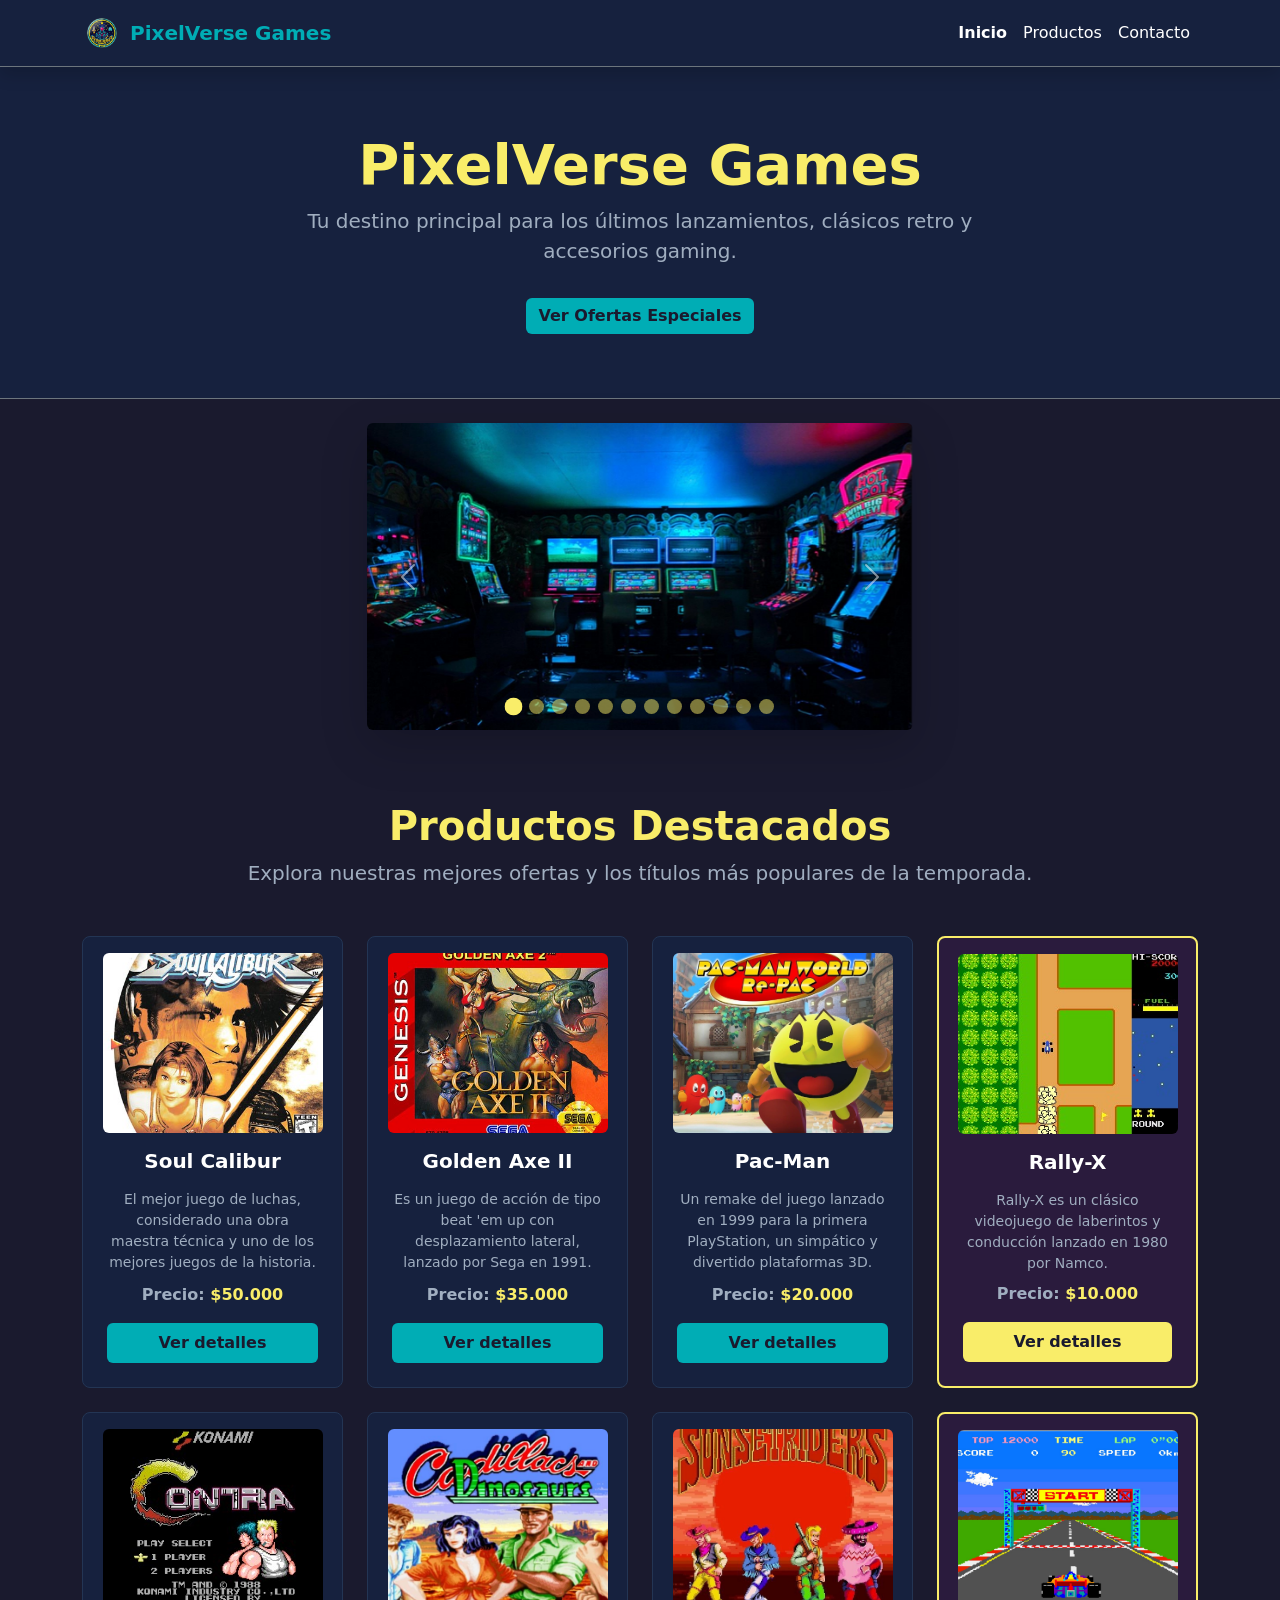
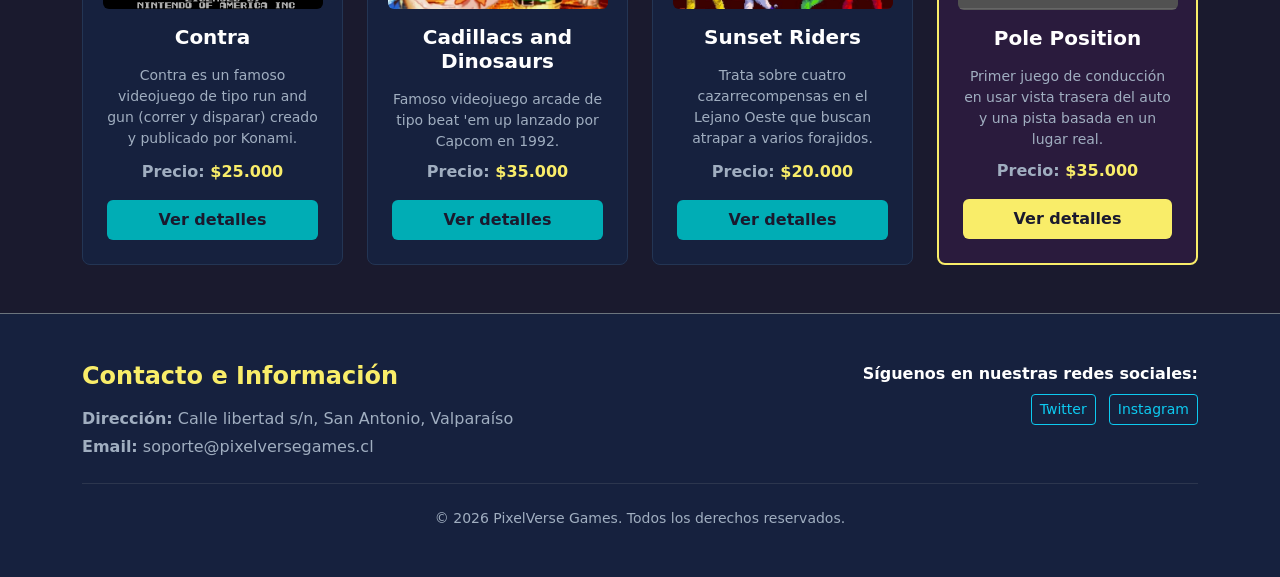
==== commit a17e32e6: "Entrega Semana 5" ====
--- a/index.html
+++ b/index.html
@@ -45,13 +45,13 @@
         <div class="collapse navbar-collapse" id="menuNavegacion">
           <ul class="navbar-nav ms-auto mb-2 mb-lg-0">
             <li class="nav-item">
-              <a class="nav-link active text-custom-yellow fw-bold" aria-current="page" href="#inicio">Inicio</a>
+              <a class="nav-link active text-custom-yellow fw-bold" aria-current="page" href="#inicio" id="menu_inicio">Inicio</a>
             </li>
             <li class="nav-item">
-              <a class="nav-link text-white" href="#productos">Productos</a>
+              <a class="nav-link text-white" href="#productos" id="menu_productos">Productos</a>
             </li>
             <li class="nav-item">
-              <a class="nav-link text-white" href="#contacto">Contacto</a>
+              <a class="nav-link text-white" href="#contacto" id="menu_contacto">Contacto</a>
             </li>
           </ul>
         </div>
@@ -62,94 +62,92 @@
     <section class="text-center py-5 border-bottom border-secondary bg-custom-card">
       <div class="container py-3">
         <h1 class="display-4 fw-bold text-custom-yellow">PixelVerse Games</h1>
-        <p class="lead col-lg-8 mx-auto" style="color: var(--texto-secundario);">
+        <p class="lead col-lg-8 mx-auto" id="lead_info" style="color: var(--texto-secundario);">
           Tu destino principal para los últimos lanzamientos, clásicos retro y accesorios gaming.
         </p>
+        <a type="button" class="btn btn-custom-cyan mt-3" href="#" id="boton_ofertas">Ver Ofertas Especiales</a>
       </div>
     </section>
   </header>
 
   <main>
     <!-- carrusel -->
-<section class="py-4">
-  <div class="container">
-    <!-- centra la columna de 6 en el medio -->
-    <div class="row justify-content-center">
-      
-      <!-- columna central del carrusel -->
-      <div class="col-12 col-md-6">
-        <div id="carruselJuegos" class="carousel slide shadow-lg rounded overflow-hidden" data-bs-ride="carousel">
-          
-          <div class="carousel-indicators">
-            <button type="button" data-bs-target="#carruselJuegos" data-bs-slide-to="0" class="active" aria-current="true" aria-label="Slide 1"></button>
-            <button type="button" data-bs-target="#carruselJuegos" data-bs-slide-to="1" aria-label="Slide 2"></button>
-            <button type="button" data-bs-target="#carruselJuegos" data-bs-slide-to="2" aria-label="Slide 3"></button>
-            <button type="button" data-bs-target="#carruselJuegos" data-bs-slide-to="3" aria-label="Slide 4"></button>
-            <button type="button" data-bs-target="#carruselJuegos" data-bs-slide-to="4" aria-label="Slide 5"></button>
-            <button type="button" data-bs-target="#carruselJuegos" data-bs-slide-to="5" aria-label="Slide 6"></button>
-            <button type="button" data-bs-target="#carruselJuegos" data-bs-slide-to="6" aria-label="Slide 7"></button>
-            <button type="button" data-bs-target="#carruselJuegos" data-bs-slide-to="7" aria-label="Slide 8"></button>
-            <button type="button" data-bs-target="#carruselJuegos" data-bs-slide-to="8" aria-label="Slide 9"></button>
-            <button type="button" data-bs-target="#carruselJuegos" data-bs-slide-to="9" aria-label="Slide 10"></button>
-            <button type="button" data-bs-target="#carruselJuegos" data-bs-slide-to="10" aria-label="Slide 11"></button>
-            <button type="button" data-bs-target="#carruselJuegos" data-bs-slide-to="11" aria-label="Slide 12"></button>
-          </div>
+    <section class="py-4">
+      <div class="container">
+        <div class="row justify-content-center">
+          <div class="col-12 col-md-6">
+            <!-- atributo global del intervalo -->
+            <div id="carruselJuegos" class="carousel slide shadow-lg rounded overflow-hidden" data-bs-ride="carousel" data-bs-interval="3000">
+              
+              <div class="carousel-indicators">
+                <button type="button" data-bs-target="#carruselJuegos" data-bs-slide-to="0" class="active" aria-current="true" aria-label="Slide 1"></button>
+                <button type="button" data-bs-target="#carruselJuegos" data-bs-slide-to="1" aria-label="Slide 2"></button>
+                <button type="button" data-bs-target="#carruselJuegos" data-bs-slide-to="2" aria-label="Slide 3"></button>
+                <button type="button" data-bs-target="#carruselJuegos" data-bs-slide-to="3" aria-label="Slide 4"></button>
+                <button type="button" data-bs-target="#carruselJuegos" data-bs-slide-to="4" aria-label="Slide 5"></button>
+                <button type="button" data-bs-target="#carruselJuegos" data-bs-slide-to="5" aria-label="Slide 6"></button>
+                <button type="button" data-bs-target="#carruselJuegos" data-bs-slide-to="6" aria-label="Slide 7"></button>
+                <button type="button" data-bs-target="#carruselJuegos" data-bs-slide-to="7" aria-label="Slide 8"></button>
+                <button type="button" data-bs-target="#carruselJuegos" data-bs-slide-to="8" aria-label="Slide 9"></button>
+                <button type="button" data-bs-target="#carruselJuegos" data-bs-slide-to="9" aria-label="Slide 10"></button>
+                <button type="button" data-bs-target="#carruselJuegos" data-bs-slide-to="10" aria-label="Slide 11"></button>
+                <button type="button" data-bs-target="#carruselJuegos" data-bs-slide-to="11" aria-label="Slide 12"></button>
+              </div>
 
-          <div class="carousel-inner">
-            <div class="carousel-item text-center active" data-bs-interval="3000">
-              <img src="images/img01.webp" class="d-block w-100 object-fit-cover" style="max-height: 350px;" alt="Imagen 1">
-            </div>
-            <div class="carousel-item text-center" data-bs-interval="3000">
-              <img src="images/img02.webp" class="d-block w-100 object-fit-cover" style="max-height: 350px;" alt="Imagen 2">
-            </div>
-            <div class="carousel-item text-center" data-bs-interval="3000">
-              <img src="images/img03.webp" class="d-block w-100 object-fit-cover" style="max-height: 350px;" alt="Imagen 3">
-            </div>
-            <div class="carousel-item text-center" data-bs-interval="3000">
-              <img src="images/img04.webp" class="d-block w-100 object-fit-cover" style="max-height: 350px;" alt="Imagen 4">
-            </div>
-            <div class="carousel-item text-center" data-bs-interval="3000">
-              <img src="images/img05.webp" class="d-block w-100 object-fit-cover" style="max-height: 350px;" alt="Imagen 5">
-            </div>
-            <div class="carousel-item text-center" data-bs-interval="3000">
-              <img src="images/img06.webp" class="d-block w-100 object-fit-cover" style="max-height: 350px;" alt="Imagen 6">
-            </div>
-            <div class="carousel-item text-center" data-bs-interval="3000">
-              <img src="images/img07.webp" class="d-block w-100 object-fit-cover" style="max-height: 350px;" alt="Imagen 7">
-            </div>
-            <div class="carousel-item text-center" data-bs-interval="3000">
-              <img src="images/img08.webp" class="d-block w-100 object-fit-cover" style="max-height: 350px;" alt="Imagen 8">
-            </div>
-            <div class="carousel-item text-center" data-bs-interval="3000">
-              <img src="images/img09.webp" class="d-block w-100 object-fit-cover" style="max-height: 350px;" alt="Imagen 9">
-            </div>
-            <div class="carousel-item text-center" data-bs-interval="3000">
-              <img src="images/img10.webp" class="d-block w-100 object-fit-cover" style="max-height: 350px;" alt="Imagen 10">
-            </div>
-            <div class="carousel-item text-center" data-bs-interval="3000">
-              <img src="images/img11.webp" class="d-block w-100 object-fit-cover" style="max-height: 350px;" alt="Imagen 11">
-            </div>
-            <div class="carousel-item text-center" data-bs-interval="3000">
-              <img src="images/img12.webp" class="d-block w-100 object-fit-cover" style="max-height: 350px;" alt="Imagen 12">
+              <div class="carousel-inner">
+                <div class="carousel-item text-center active">
+                  <img src="images/img01.webp" class="d-block w-100 object-fit-cover" style="max-height: 350px;" alt="Imagen 1">
+                </div>
+                <div class="carousel-item text-center">
+                  <img src="images/img02.webp" class="d-block w-100 object-fit-cover" style="max-height: 350px;" alt="Imagen 2">
+                </div>
+                <div class="carousel-item text-center">
+                  <img src="images/img03.webp" class="d-block w-100 object-fit-cover" style="max-height: 350px;" alt="Imagen 3">
+                </div>
+                <div class="carousel-item text-center">
+                  <img src="images/img04.webp" class="d-block w-100 object-fit-cover" style="max-height: 350px;" alt="Imagen 4">
+                </div>
+                <div class="carousel-item text-center">
+                  <img src="images/img05.webp" class="d-block w-100 object-fit-cover" style="max-height: 350px;" alt="Imagen 5">
+                </div>
+                <div class="carousel-item text-center">
+                  <img src="images/img06.webp" class="d-block w-100 object-fit-cover" style="max-height: 350px;" alt="Imagen 6">
+                </div>
+                <div class="carousel-item text-center">
+                  <img src="images/img07.webp" class="d-block w-100 object-fit-cover" style="max-height: 350px;" alt="Imagen 7">
+                </div>
+                <div class="carousel-item text-center">
+                  <img src="images/img08.webp" class="d-block w-100 object-fit-cover" style="max-height: 350px;" alt="Imagen 8">
+                </div>
+                <div class="carousel-item text-center">
+                  <img src="images/img09.webp" class="d-block w-100 object-fit-cover" style="max-height: 350px;" alt="Imagen 9">
+                </div>
+                <div class="carousel-item text-center">
+                  <img src="images/img10.webp" class="d-block w-100 object-fit-cover" style="max-height: 350px;" alt="Imagen 10">
+                </div>
+                <div class="carousel-item text-center">
+                  <img src="images/img11.webp" class="d-block w-100 object-fit-cover" style="max-height: 350px;" alt="Imagen 11">
+                </div>
+                <div class="carousel-item text-center">
+                  <img src="images/img12.webp" class="d-block w-100 object-fit-cover" style="max-height: 350px;" alt="Imagen 12">
+                </div>
+              </div>
+
+              <button class="carousel-control-prev" type="button" data-bs-target="#carruselJuegos" data-bs-slide="prev">
+                <span class="carousel-control-prev-icon" aria-hidden="true"></span>
+                <span class="visually-hidden">Anterior</span>
+              </button>
+              <button class="carousel-control-next" type="button" data-bs-target="#carruselJuegos" data-bs-slide="next">
+                <span class="carousel-control-next-icon" aria-hidden="true"></span>
+                <span class="visually-hidden">Siguiente</span>
+              </button>
             </div>
           </div>
-
-          <button class="carousel-control-prev" type="button" data-bs-target="#carruselJuegos" data-bs-slide="prev">
-            <span class="carousel-control-prev-icon" aria-hidden="true"></span>
-            <span class="visually-hidden">Anterior</span>
-          </button>
-          <button class="carousel-control-next" type="button" data-bs-target="#carruselJuegos" data-bs-slide="next">
-            <span class="carousel-control-next-icon" aria-hidden="true"></span>
-            <span class="visually-hidden">Siguiente</span>
-          </button>
         </div>
       </div>
+    </section>
 
-    </div>
-  </div>
-</section>
-
-    <!-- productos -->
+    <!-- productos cargados dincmicamente desde data/juegos.json -->
     <section id="productos" class="py-5">
       <div class="container">
         <div class="text-center mb-5">
@@ -157,112 +155,8 @@
           <p class="lead" style="color: var(--texto-secundario);">Explora nuestras mejores ofertas y los títulos más populares de la temporada.</p>
         </div>
 
-        <div class="row row-cols-1 row-cols-sm-2 row-cols-md-3 row-cols-lg-4 g-4">
-          
-          <!-- tarjeta 1 -->
-          <div class="col">
-            <article class="card h-100 tarjeta bg-custom-card rounded-3 p-3 text-center">
-              <img src="images/soul-calibur.jpg" alt="Soul Calibur" class="card-img-top mx-auto rounded" style="max-width: 220px; height: 180px; object-fit: cover;">
-              <div class="card-body d-flex flex-column align-items-center p-2">
-                <h3 class="card-title h5 fw-bold text-white mt-2">Soul Calibur</h3>
-                <p class="card-text small flex-grow-1 my-2" style="color: var(--texto-secundario);">El mejor juego de luchas, considerado una obra maestra técnica y uno de los mejores juegos de la historia.</p>
-                <p class="card-text fw-bold mb-3" style="color: var(--texto-secundario);">Precio: <span class="text-custom-yellow">$50.000</span></p>
-                <a href="#comprar" class="btn btn-custom-cyan w-100 mt-auto py-2">Ver detalles</a>
-              </div>
-            </article>
-          </div>
-
-          <!-- tarjeta 2 -->
-          <div class="col">
-            <article class="card h-100 tarjeta bg-custom-card rounded-3 p-3 text-center">
-              <img src="images/golden-axe.jpg" alt="Golden Axe II" class="card-img-top mx-auto rounded" style="max-width: 220px; height: 180px; object-fit: cover;">
-              <div class="card-body d-flex flex-column align-items-center p-2">
-                <h3 class="card-title h5 fw-bold text-white mt-2">Golden Axe II</h3>
-                <p class="card-text small flex-grow-1 my-2" style="color: var(--texto-secundario);">Es un juego de acción de tipo beat 'em up con desplazamiento lateral, lanzado por Sega en 1991.</p>
-                <p class="card-text fw-bold mb-3" style="color: var(--texto-secundario);">Precio: <span class="text-custom-yellow">$35.000</span></p>
-                <a href="#comprar" class="btn btn-custom-cyan w-100 mt-auto py-2">Ver detalles</a>
-              </div>
-            </article>
-          </div>
-
-          <!-- tarjeta 3 -->
-          <div class="col">
-            <article class="card h-100 tarjeta bg-custom-card rounded-3 p-3 text-center">
-              <img src="images/pac-man.jpg" alt="Pac-Man" class="card-img-top mx-auto rounded" style="max-width: 220px; height: 180px; object-fit: cover;">
-              <div class="card-body d-flex flex-column align-items-center p-2">
-                <h3 class="card-title h5 fw-bold text-white mt-2">Pac-Man</h3>
-                <p class="card-text small flex-grow-1 my-2" style="color: var(--texto-secundario);">Un remake del juego lanzado en 1999 para la primera PlayStation, un simpático y divertido plataformas 3D.</p>
-                <p class="card-text fw-bold mb-3" style="color: var(--texto-secundario);">Precio: <span class="text-custom-yellow">$20.000</span></p>
-                <a href="#comprar" class="btn btn-custom-cyan w-100 mt-auto py-2">Ver detalles</a>
-              </div>
-            </article>
-          </div>
-
-          <!-- tarjeta 4 (estilo nth-child(4n)) -->
-          <div class="col">
-            <article class="card h-100 tarjeta bg-custom-card rounded-3 p-3 text-center">
-              <img src="images/rally-x.jpg" alt="Rally-X" class="card-img-top mx-auto rounded" style="max-width: 220px; height: 180px; object-fit: cover;">
-              <div class="card-body d-flex flex-column align-items-center p-2">
-                <h3 class="card-title h5 fw-bold text-white mt-2">Rally-X</h3>
-                <p class="card-text small flex-grow-1 my-2" style="color: var(--texto-secundario);">Rally-X es un clásico videojuego de laberintos y conducción lanzado en 1980 por Namco.</p>
-                <p class="card-text fw-bold mb-3" style="color: var(--texto-secundario);">Precio: <span class="text-custom-yellow">$10.000</span></p>
-                <a href="#comprar" class="btn btn-custom-cyan w-100 mt-auto py-2">Ver detalles</a>
-              </div>
-            </article>
-          </div>
-
-          <!-- tarjeta 5 -->
-          <div class="col">
-            <article class="card h-100 tarjeta bg-custom-card rounded-3 p-3 text-center">
-              <img src="images/contra.jpg" alt="Contra" class="card-img-top mx-auto rounded" style="max-width: 220px; height: 180px; object-fit: cover;">
-              <div class="card-body d-flex flex-column align-items-center p-2">
-                <h3 class="card-title h5 fw-bold text-white mt-2">Contra</h3>
-                <p class="card-text small flex-grow-1 my-2" style="color: var(--texto-secundario);">Contra es un famoso videojuego de tipo run and gun (correr y disparar) creado y publicado por Konami.</p>
-                <p class="card-text fw-bold mb-3" style="color: var(--texto-secundario);">Precio: <span class="text-custom-yellow">$25.000</span></p>
-                <a href="#comprar" class="btn btn-custom-cyan w-100 mt-auto py-2">Ver detalles</a>
-              </div>
-            </article>
-          </div>
-
-          <!-- tarjeta 6 -->
-          <div class="col">
-            <article class="card h-100 tarjeta bg-custom-card rounded-3 p-3 text-center">
-              <img src="images/cadillacs-dinosaurs.jpg" alt="Cadillacs and Dinosaurs" class="card-img-top mx-auto rounded" style="max-width: 220px; height: 180px; object-fit: cover;">
-              <div class="card-body d-flex flex-column align-items-center p-2">
-                <h3 class="card-title h5 fw-bold text-white mt-2">Cadillacs and Dinosaurs</h3>
-                <p class="card-text small flex-grow-1 my-2" style="color: var(--texto-secundario);">Famoso videojuego arcade de tipo beat 'em up lanzado por Capcom en 1992.</p>
-                <p class="card-text fw-bold mb-3" style="color: var(--texto-secundario);">Precio: <span class="text-custom-yellow">$35.000</span></p>
-                <a href="#comprar" class="btn btn-custom-cyan w-100 mt-auto py-2">Ver detalles</a>
-              </div>
-            </article>
-          </div>
-
-          <!-- tarjeta 7 -->
-          <div class="col">
-            <article class="card h-100 tarjeta bg-custom-card rounded-3 p-3 text-center">
-              <img src="images/sunset-riders.jpg" alt="Sunset Riders" class="card-img-top mx-auto rounded" style="max-width: 220px; height: 180px; object-fit: cover;">
-              <div class="card-body d-flex flex-column align-items-center p-2">
-                <h3 class="card-title h5 fw-bold text-white mt-2">Sunset Riders</h3>
-                <p class="card-text small flex-grow-1 my-2" style="color: var(--texto-secundario);">Trata sobre cuatro cazarrecompensas en el Lejano Oeste que buscan atrapar a varios forajidos.</p>
-                <p class="card-text fw-bold mb-3" style="color: var(--texto-secundario);">Precio: <span class="text-custom-yellow">$20.000</span></p>
-                <a href="#comprar" class="btn btn-custom-cyan w-100 mt-auto py-2">Ver detalles</a>
-              </div>
-            </article>
-          </div>
-
-          <!-- tarjeta 8 (estilo nth-child(4n)) -->
-          <div class="col">
-            <article class="card h-100 tarjeta bg-custom-card rounded-3 p-3 text-center">
-              <img src="images/pole-position.jpg" alt="Pole Position" class="card-img-top mx-auto rounded" style="max-width: 220px; height: 180px; object-fit: cover;">
-              <div class="card-body d-flex flex-column align-items-center p-2">
-                <h3 class="card-title h5 fw-bold text-white mt-2">Pole Position</h3>
-                <p class="card-text small flex-grow-1 my-2" style="color: var(--texto-secundario);">Primer juego de conducción en usar vista trasera del auto y una pista basada en un lugar real.</p>
-                <p class="card-text fw-bold mb-3" style="color: var(--texto-secundario);">Precio: <span class="text-custom-yellow">$35.000</span></p>
-                <a href="#comprar" class="btn btn-custom-cyan w-100 mt-auto py-2">Ver detalles</a>
-              </div>
-            </article>
-          </div>
-
+        <div class="row row-cols-1 row-cols-sm-2 row-cols-md-3 row-cols-lg-4 g-4" id="contenedor-productos">
+          <!-- las tarjetas de juegos se inyectan desde scripts.js -->
         </div>
       </div>
     </section>
@@ -298,5 +192,7 @@
   </footer>
 
   <script src="js/bootstrap.bundle.min.js"></script>
+  <!-- script principal del proyecto -->
+  <script src="js/scripts.js"></script>
 </body>
 </html>
